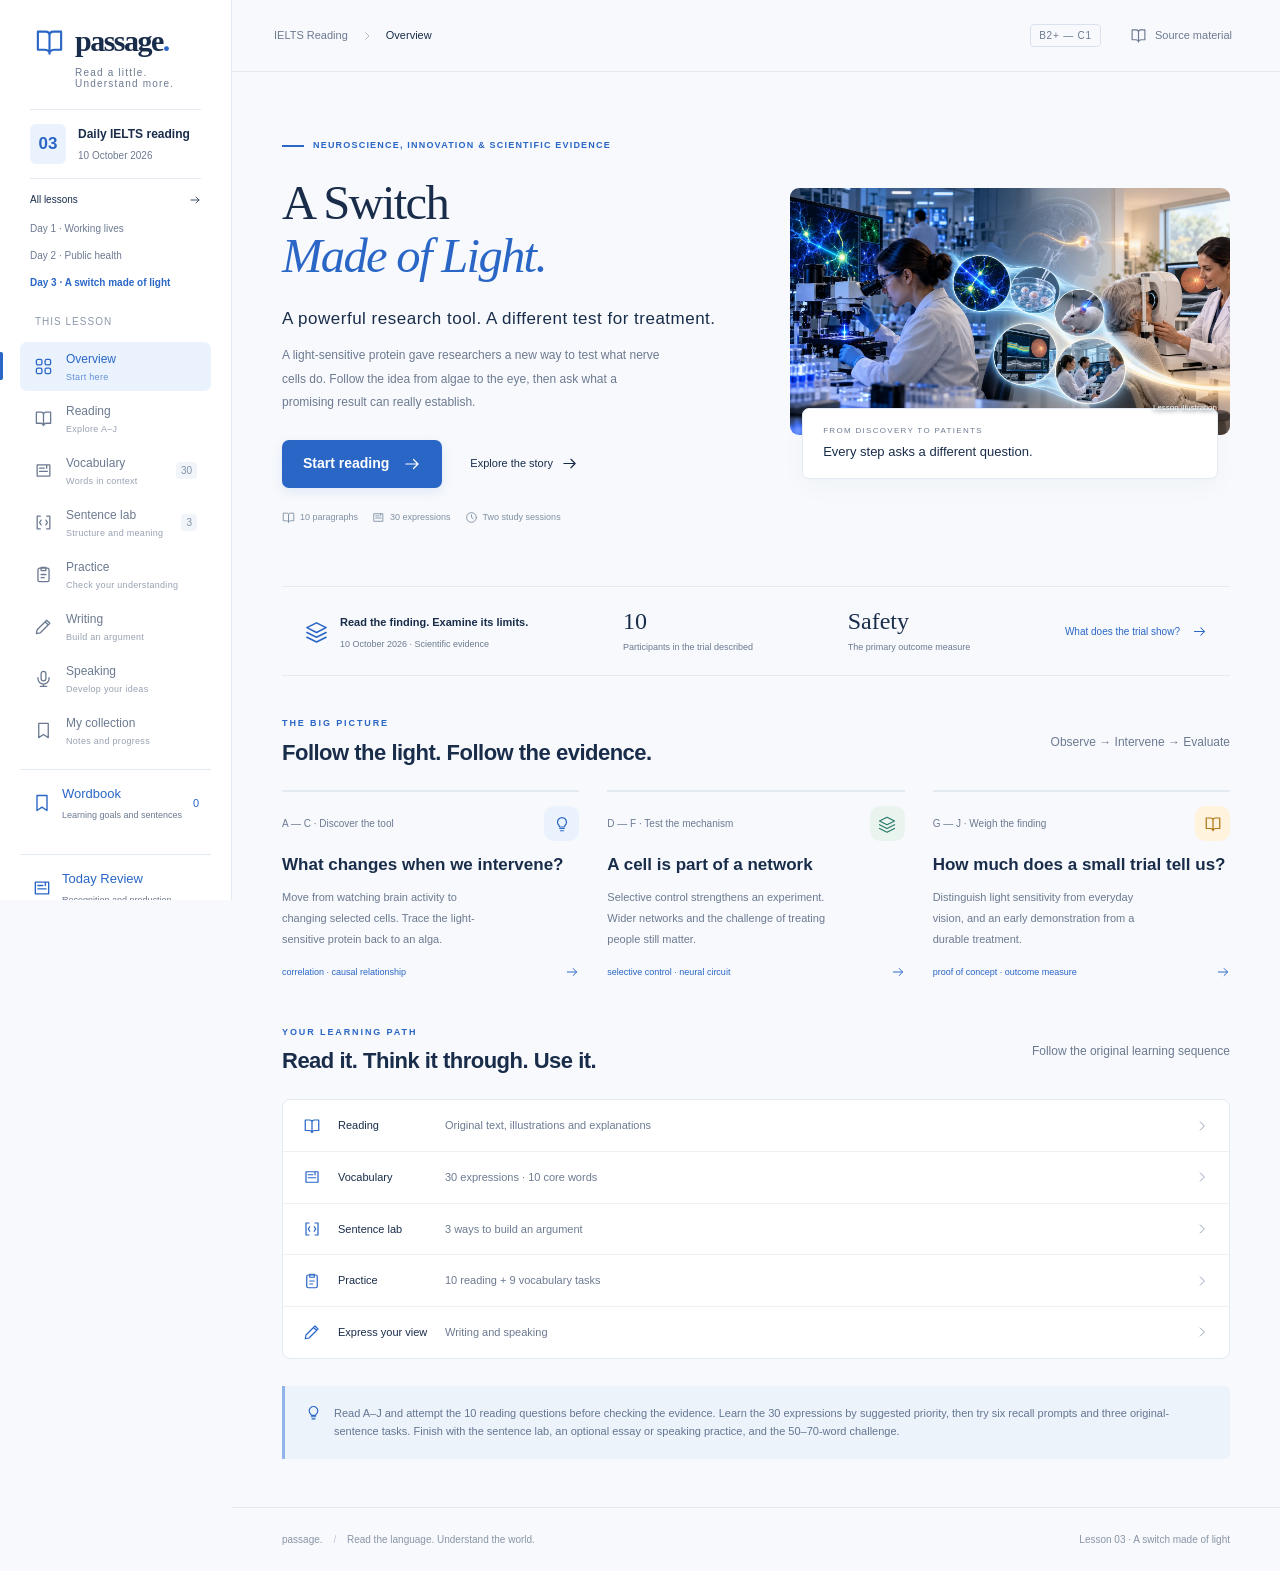
==== 26.10.10/index.html @ 80fd5303 "Add illustrated optogenetics lesson and variable practice format" ====
<!doctype html>
<html lang="en-GB">
<head>
  <meta charset="UTF-8">
  <meta name="viewport" content="width=device-width, initial-scale=1">
  <meta name="theme-color" content="#2966c6">
  <meta name="description" content="Follow optogenetics from algae to nerve cells and weigh early vision trials. An illustrated IELTS lesson with 30 expressions, sentence analysis and independent practice.">
  <title>A Switch Made of Light · Passage</title>
  <link rel="icon" href="../assets/favicon.svg" type="image/svg+xml">
  <link rel="stylesheet" href="../assets/lesson.css">
  <link rel="stylesheet" href="../assets/wordbook.css">
  <script defer src="lesson-data.js"></script>
  <script defer src="lesson-notes.js"></script>
  <script defer src="../assets/course-data.js"></script>
  <script defer src="../assets/course-vocabulary.js"></script>
  <script defer src="../assets/vocabulary-learning.js"></script>
  <script defer src="../assets/wordbook-store.js"></script>
  <script defer src="../assets/vocabulary-learning-ui.js"></script>
  <script defer src="../assets/lesson.js"></script>
  <script defer src="../assets/wordbook.js"></script>
</head>
<body>
  <a class="skip-link" href="#main">Skip to lesson content</a>
  <div id="app"><p class="loading">Opening your lesson…</p></div>
  <noscript>Enable JavaScript to use this interactive lesson, or <a href="26-10-10-A%20Switch%20Made%20of%20Light%20-%20When%20a%20Scientific%20Breakthrough%20Meets%20Patients.md">read the complete original lesson</a>.</noscript>
</body>
</html>
---- assets/lesson.css ----
@charset "UTF-8";
:root {
  --cloud:#f7f9fc;
  --paper:#fff;
  --ink:#192d4b;
  --blue:#2966c6;
  --blue-soft:#eaf2fe;
  --amber:#eda93e;
  --slate:#6c7a91;
  --teal:#297968;
  --line:#e4eaf2;
  --serif:Georgia,'Times New Roman',serif;
  --sans:'Segoe UI','Microsoft YaHei','PingFang SC',sans-serif;
  --sidebar:232px
}

* {
  box-sizing:border-box
}

html {
  scroll-behavior:smooth;
  scroll-padding-top:98px
}

body {
  margin:0;
  background:var(--cloud);
  color:var(--ink);
  font-family:var(--sans);
  font-size:14px;
  line-height:1.7;
  -webkit-font-smoothing:antialiased
}

button,input,textarea {
  font:inherit
}

button,a,input,textarea,summary {
  -webkit-tap-highlight-color:transparent
}

button {
  cursor:pointer
}

a {
  color:inherit;
  text-decoration:none
}

button {
  color:inherit
}

button:disabled {
  cursor:default
}

img {
  display:block;
  max-width:100%
}

p,h1,h2,h3,figure,blockquote {
  margin:0
}

h1,h2,h3 {
  line-height:1.35
}

h2 {
  font-size:24px;
  letter-spacing:-.5px
}

h3 {
  font-size:19px
}

button {
  border:0;
  background:transparent
}

input,textarea {
  color:var(--ink)
}

input::placeholder,textarea::placeholder {
  color:#8793a5
}

textarea {
  resize:vertical
}

a:focus-visible,button:focus-visible,input:focus-visible,textarea:focus-visible,summary:focus-visible {
  outline:3px solid #86b1f3;
  outline-offset:4px;
  border-radius:4px
}

::selection {
  background:#d2e4ff
}

.icon {
  width:20px;
  height:20px;
  flex-shrink:0;
  vertical-align:middle
}

.icon-button {
  display:inline-flex;
  align-items:center;
  justify-content:center;
  width:34px;
  height:34px;
  border-radius:8px
}

.icon-button:hover {
  background:var(--blue-soft);
  color:var(--blue)
}

.text-button {
  display:inline-flex;
  align-items:center;
  justify-content:center;
  gap:8px;
  font-size:13px;
  font-weight:500;
  white-space:nowrap
}

.text-button:hover {
  color:var(--blue)
}

.text-button .icon {
  width:17px;
  height:17px
}

.button {
  display:inline-flex;
  justify-content:center;
  align-items:center;
  gap:14px;
  min-height:48px;
  padding:13px 21px;
  border-radius:7px;
  font-size:14px;
  font-weight:600;
  line-height:1.5;
  transition:background .18s,transform .18s
}

.button .icon {
  width:18px;
  height:18px
}

.button:hover {
  transform:translateY(-1px)
}

.primary {
  background:var(--blue);
  color:white;
  box-shadow:0 4px 12px #2966c61c
}

.primary:hover {
  background:#2158ae
}

.secondary {
  background:var(--paper);
  border:1px solid #d8e2ef;
  color:var(--ink)
}

.secondary:hover {
  background:var(--blue-soft);
  border-color:#bed3f3
}

.compact {
  min-height:39px;
  padding:9px 14px;
  font-size:12px;
  gap:8px
}

.subtle {
  color:var(--slate);
  font-size:12px
}

.eyebrow {
  font-size:10px;
  font-weight:650;
  letter-spacing:1.9px;
  color:var(--blue);
  line-height:1.5
}

.skip-link {
  position:fixed;
  top:-100px;
  left:12px;
  z-index:100;
  padding:12px 20px;
  background:var(--blue);
  color:#fff
}

.skip-link:focus {
  top:8px
}

.sr-only {
  position:absolute;
  width:1px;
  height:1px;
  padding:0;
  overflow:hidden;
  clip:rect(0,0,0,0);
  white-space:nowrap
}

.loading {
  padding:80px
}

.sidebar {
  position:fixed;
  inset:0 auto 0 0;
  width:var(--sidebar);
  background:var(--paper);
  border-right:1px solid var(--line);
  display:flex;
  flex-direction:column;
  padding:33px 20px 24px;
  z-index:40;
  overflow-y:auto
}

.brand {
  display:flex;
  align-items:flex-start;
  gap:10px;
  padding:0 14px;
  color:var(--ink);
  font-family:var(--serif);
  font-weight:700;
  font-size:30px;
  line-height:1.1;
  letter-spacing:-1.5px
}

.brand>.icon {
  width:31px;
  height:34px;
  color:var(--blue);
  margin-top:1px
}

.brand-dot {
  color:var(--blue)
}

.brand small {
  display:block;
  font:10px var(--sans);
  color:var(--slate);
  letter-spacing:1.2px;
  margin-top:10px
}

.lesson-label {
  display:flex;
  gap:12px;
  align-items:center;
  border-top:1px solid var(--line);
  border-bottom:1px solid var(--line);
  margin:31px 10px 25px;
  padding:20px 0;
  font-size:12px;
  font-weight:600
}

.lesson-number {
  font-size:17px;
  display:grid;
  place-items:center;
  width:36px;
  height:40px;
  background:var(--blue-soft);
  color:var(--blue);
  border-radius:6px;
  font-weight:650
}

.lesson-label small {
  display:block;
  font-size:10px;
  font-weight:400;
  color:var(--slate);
  margin-top:2px
}

.nav-caption {
  font-size:10px;
  color:#8c98a9;
  margin:0 15px 12px;
  letter-spacing:1px
}

.sidebar nav {
  display:flex;
  flex-direction:column;
  gap:5px
}

.nav-link {
  display:flex;
  align-items:center;
  gap:13px;
  padding:10px 14px;
  border-radius:7px;
  color:var(--slate);
  position:relative;
  min-height:53px
}

.nav-link>.icon {
  width:19px;
  height:19px
}

.nav-link>span {
  font-size:12px;
  font-weight:500
}

.nav-link small {
  display:block;
  font-size:9px;
  line-height:1.4;
  font-weight:400;
  letter-spacing:.3px;
  opacity:.7;
  margin-top:2px
}

.nav-link:hover {
  background:#f5f8fc;
  color:var(--ink)
}

.nav-link.active {
  background:var(--blue-soft);
  color:var(--blue)
}

.nav-link.active:before {
  content:'';
  position:absolute;
  left:-20px;
  width:3px;
  height:28px;
  background:var(--blue);
  border-radius:0 2px 2px 0
}

.nav-link .nav-count {
  margin-left:auto;
  font-size:10px;
  color:#8092aa;
  background:#f1f5fa;
  border-radius:4px;
  padding:0 5px
}

.sidebar-foot {
  margin-top:auto;
  padding:22px 13px 0
}

.reading-progress {
  display:flex;
  justify-content:space-between;
  font-size:11px;
  color:var(--slate);
  margin-bottom:9px
}

.reading-progress strong {
  font-weight:500;
  color:var(--ink)
}

.progress-track {
  height:4px;
  background:#edf1f7;
  border-radius:4px;
  overflow:hidden
}

.progress-track>div {
  height:100%;
  background:var(--blue);
  transition:width .3s
}

.sidebar-foot>p {
  font-size:9px;
  color:#92a0b2;
  margin-top:14px;
  display:flex;
  align-items:center;
  gap:4px
}

.sidebar-foot>p .icon {
  width:12px;
  height:12px
}

.workspace {
  margin-left:var(--sidebar)
}

.topbar {
  position:sticky;
  top:0;
  z-index:20;
  display:flex;
  justify-content:space-between;
  align-items:center;
  height:72px;
  padding:0 42px;
  background:#f7f9fcf2;
  backdrop-filter:blur(10px);
  border-bottom:1px solid var(--line)
}

.breadcrumb {
  display:flex;
  align-items:center;
  gap:13px;
  font-size:11px;
  color:var(--slate)
}

.breadcrumb>.icon {
  width:12px;
  height:12px;
  color:#aab4c1
}

.breadcrumb strong {
  font-weight:500;
  color:var(--ink)
}

.topbar-tools {
  display:flex;
  align-items:center;
  gap:23px
}

.level-tag {
  font-size:10px;
  letter-spacing:.8px;
  border:1px solid #d9e2ee;
  border-radius:4px;
  padding:2px 8px;
  color:var(--slate)
}

.topbar-tools .text-button {
  font-size:11px;
  color:var(--slate)
}

#main {
  max-width:1310px;
  margin:0 auto;
  padding:45px 50px 48px;
  outline:none;
  min-height:calc(100vh - 150px)
}

.page-footer {
  display:flex;
  justify-content:space-between;
  gap:20px;
  padding:23px 50px;
  border-top:1px solid var(--line);
  color:#8995a7;
  font-size:10px;
  max-width:1310px;
  margin:auto
}

.footer-sep {
  padding:0 8px;
  color:#c1cad7
}

.mobile-close,.menu-button,.mobile-backdrop {
  display:none
}

.hero {
  display:grid;
  grid-template-columns:1.06fr 1fr;
  gap:42px;
  align-items:center;
  min-height:430px
}

.hero-copy .eyebrow {
  display:flex;
  align-items:center;
  gap:9px;
  font-size:9px;
  letter-spacing:1.2px;
  margin-bottom:24px
}

.small-line {
  width:22px;
  height:2px;
  background:var(--blue)
}

.hero h1 {
  font-family:var(--serif);
  font-size:clamp(38px,3.8vw,59px);
  letter-spacing:-1.7px;
  line-height:1.09;
  font-weight:500
}

.hero h1 em {
  color:var(--blue);
  font-weight:400
}

.hero-subtitle {
  font-size:17px;
  font-weight:500;
  margin-top:22px;
  letter-spacing:.5px
}

.hero-description {
  font-size:12px;
  color:var(--slate);
  line-height:1.95;
  max-width:385px;
  margin-top:11px
}

.hero-actions {
  display:flex;
  gap:22px;
  align-items:center;
  margin-top:25px
}

.hero-actions .text-button {
  font-size:11px
}

.hero-meta {
  display:flex;
  gap:14px;
  font-size:9px;
  color:#8090a4;
  margin-top:22px;
  white-space:nowrap
}

.hero-meta span {
  display:flex;
  align-items:center;
  gap:5px
}

.hero-meta .icon {
  width:13px;
  height:13px
}

.hero-visual {
  position:relative;
  margin-top:3px;
  padding-bottom:25px
}

.hero-visual>img {
  width:100%;
  height:385px;
  object-fit:cover;
  object-position:50% 50%;
  border-radius:48% 48% 9px 9px
}

.hero-visual>figcaption {
  position:absolute;
  bottom:0;
  left:22px;
  right:22px;
  background:white;
  border:1px solid var(--line);
  border-radius:7px;
  box-shadow:0 8px 26px #233c5b08;
  padding:15px 20px;
  display:flex;
  justify-content:space-between;
  align-items:center;
  gap:12px;
  font-size:13px;
  font-weight:500
}

.caption-kicker {
  font-size:8px;
  letter-spacing:1.3px;
  color:var(--slate)
}

.image-credit {
  position:absolute;
  right:13px;
  bottom:65px;
  color:white;
  font-size:8px;
  text-shadow:0 1px 4px #243446
}

.news-strip {
  margin-top:39px;
  padding:20px 23px;
  border-top:1px solid var(--line);
  border-bottom:1px solid var(--line);
  display:flex;
  align-items:center;
  justify-content:space-between;
  gap:15px
}

.news-intro {
  display:flex;
  gap:12px;
  align-items:center
}

.news-intro>.icon {
  width:23px;
  height:23px;
  color:var(--blue)
}

.news-intro strong {
  font-size:11px
}

.news-strip span {
  display:block;
  font-size:9px;
  color:var(--slate);
  margin-top:3px
}

.news-strip>div:not(.news-intro)>strong {
  font-family:var(--serif);
  font-weight:400;
  font-size:24px;
  line-height:1.2;
  white-space:nowrap
}

.news-strip strong>span {
  display:inline;
  font-size:18px;
  color:var(--ink)
}

.news-strip>a {
  display:flex;
  align-items:center;
  gap:12px;
  font-size:10px;
  color:var(--blue);
  max-width:170px
}

.news-strip>a>.icon {
  width:15px;
  height:15px
}

.section-heading {
  display:flex;
  justify-content:space-between;
  align-items:center;
  gap:20px;
  margin-bottom:23px
}

.section-heading .eyebrow {
  margin-bottom:7px;
  font-size:9px
}

.section-heading h2 {
  font-size:22px
}

.story-section {
  padding-top:41px
}

.story-grid {
  display:grid;
  grid-template-columns:repeat(3,1fr);
  gap:28px
}

.story-item {
  position:relative;
  padding:19px 0 18px;
  border-top:2px solid var(--line)
}

.story-item:hover {
  border-top-color:var(--blue)
}

.story-label {
  font-size:10px;
  color:var(--slate)
}

.story-art {
  display:inline-flex;
  align-items:center;
  justify-content:center;
  position:absolute;
  right:0;
  top:14px;
  width:35px;
  height:35px;
  border-radius:10px;
  color:var(--blue);
  background:var(--blue-soft)
}

.story-art.teal {
  background:#e9f4ef;
  color:var(--teal)
}

.story-art.amber {
  background:#fff3de;
  color:#b07816
}

.story-art .icon {
  width:18px;
  height:18px
}

.story-item h3 {
  font-size:17px;
  margin:19px 0 10px;
  font-weight:600
}

.story-item p {
  font-size:11px;
  color:var(--slate);
  line-height:1.9;
  max-width:220px
}

.story-link {
  font-size:9px;
  color:var(--blue);
  display:flex;
  align-items:center;
  justify-content:space-between;
  gap:5px;
  margin-top:15px;
  white-space:nowrap
}

.story-link .icon {
  width:14px;
  height:14px
}

.learning-section {
  padding-top:28px
}

.learning-path {
  background:white;
  border:1px solid var(--line);
  border-radius:8px;
  overflow:hidden
}

.learning-path button {
  display:flex;
  gap:17px;
  align-items:center;
  width:100%;
  padding:16px 20px;
  text-align:left;
  border-bottom:1px solid #edf1f6;
  font-size:11px
}

.learning-path button:last-child {
  border-bottom:0
}

.learning-path button:hover {
  background:#f2f7fe
}

.learning-path button>.icon:first-child {
  color:var(--blue);
  width:18px;
  height:18px
}

.learning-path button strong {
  min-width:90px;
  font-weight:500
}

.learning-path button span {
  color:var(--slate)
}

.learning-path button>.icon:last-child {
  margin-left:auto;
  width:14px;
  height:14px;
  color:#91a1b7
}

.study-note {
  display:flex;
  gap:12px;
  background:#edf3fb;
  border-left:3px solid #91b4e8;
  border-radius:0 5px 5px 0;
  padding:18px 20px;
  margin-top:27px;
  font-size:11px;
  color:#637692
}

.study-note>.icon {
  color:var(--blue);
  width:17px;
  height:17px
}

.study-note strong {
  color:var(--ink);
  font-weight:500
}

.study-note em {
  font-family:var(--serif)
}

.page-heading {
  display:flex;
  justify-content:space-between;
  align-items:flex-end;
  gap:30px;
  margin-bottom:32px
}

.page-heading .eyebrow {
  margin-bottom:9px
}

.page-heading h1 {
  font-size:34px;
  letter-spacing:-.8px;
  font-weight:600
}

.page-heading p:not(.eyebrow) {
  font-size:12px;
  color:var(--slate);
  margin-top:12px;
  max-width:680px
}

.reading-toolbar {
  display:flex;
  justify-content:space-between;
  align-items:center;
  gap:18px;
  padding:13px 17px;
  background:white;
  border:1px solid var(--line);
  border-radius:7px;
  margin-bottom:30px
}

.paragraph-jumps {
  display:flex;
  gap:5px
}

.paragraph-jumps a {
  font:14px var(--serif);
  display:grid;
  place-items:center;
  width:28px;
  height:28px;
  border-radius:4px;
  color:var(--slate)
}

.paragraph-jumps a:hover,.paragraph-jumps a.done {
  color:var(--blue);
  background:var(--blue-soft)
}

.reading-toolbar>.subtle {
  display:flex;
  gap:7px;
  align-items:center;
  font-size:10px
}

.reading-toolbar>.subtle>.icon {
  width:15px;
  height:15px
}

.reading-layout {
  display:grid;
  grid-template-columns:minmax(0,1fr) 190px;
  gap:36px;
  align-items:start
}

.article-stream {
  min-width:0
}

.paragraph {
  background:white;
  border:1px solid var(--line);
  border-radius:9px;
  padding:29px 30px;
  margin-bottom:24px;
  scroll-margin-top:96px
}

.paragraph-heading {
  display:flex;
  align-items:center;
  gap:13px;
  margin-bottom:22px
}

.paragraph-letter {
  font:24px var(--serif);
  width:42px;
  height:47px;
  border:1px solid #d6e4f8;
  background:var(--blue-soft);
  color:var(--blue);
  display:grid;
  place-items:center;
  border-radius:5px
}

.paragraph-tag {
  font-size:9px;
  letter-spacing:1px;
  color:var(--slate)
}

.paragraph-heading h2 {
  font-size:18px;
  letter-spacing:0;
  margin-top:2px
}

.read-button {
  margin-left:auto;
  color:#92a0b2;
  font-size:10px;
  display:flex;
  gap:4px;
  align-items:center;
  white-space:nowrap;
  padding:5px
}

.read-button>.icon {
  width:14px;
  height:14px
}

.read-button.is-read {
  color:var(--teal)
}

.english-passage {
  font-family:var(--serif);
  font-size:19px;
  line-height:1.95;
  letter-spacing:.05px;
  color:#263d59
}

.word-mark {
  font:inherit;
  color:var(--blue);
  padding:0;
  border-bottom:1px dashed #9fbce9;
  line-height:1.25;
  display:inline;
  vertical-align:baseline
}

.word-mark:hover {
  background:var(--blue-soft)
}

.core-word {
  border-bottom:2px solid #a6c2ec
}

.takeaway {
  display:flex;
  gap:9px;
  padding:14px 0;
  font-size:11px;
  color:#647994;
  align-items:flex-start;
  margin-top:14px
}

.takeaway>.icon {
  width:15px;
  height:15px;
  color:#b38a35;
  margin-top:2px
}

details {
  border-top:1px solid var(--line)
}

summary {
  display:flex;
  align-items:center;
  gap:8px;
  cursor:pointer;
  font-size:11px;
  padding:15px 0;
  color:#587198;
  list-style:none
}

summary::-webkit-details-marker {
  display:none
}

summary:after {
  content:'+';
  margin-left:auto;
  font-size:17px;
  line-height:1;
  color:#8398b5
}

details[open]>summary:after {
  content:'−'
}

summary>.icon {
  display:none
}

summary:hover {
  color:var(--blue)
}

.explanation-content {
  padding-bottom:20px;
  font-size:12px;
  color:#60718a;
  line-height:2.05
}

.retrieval {
  background:#f8fafc;
  padding:15px 17px;
  margin-top:16px;
  border-radius:5px
}

.retrieval>strong {
  font-size:11px;
  font-weight:500;
  color:var(--ink)
}

.retrieval details {
  border:0;
  margin-top:6px
}

.retrieval summary {
  padding:3px 0;
  display:inline-flex
}

.retrieval summary:after {
  font-size:12px;
  padding-left:5px
}

.retrieval p {
  margin-top:8px;
  font-size:11px
}

.lesson-figure {
  margin-top:12px
}

.lesson-figure>button {
  position:relative;
  display:block;
  padding:0;
  width:100%;
  border-radius:6px;
  overflow:hidden;
  border:1px solid var(--line)
}

.lesson-figure img {
  width:100%;
  height:auto;
  aspect-ratio:1.8;
  object-fit:contain;
  background:#f5f8fc
}

.lesson-figure>button>.icon {
  position:absolute;
  right:10px;
  bottom:10px;
  color:white;
  background:#192d4b80;
  border-radius:4px;
  width:25px;
  height:25px;
  padding:4px
}

.lesson-figure figcaption {
  font-size:9px;
  color:var(--slate);
  margin-top:7px;
  display:flex;
  justify-content:space-between;
  gap:10px
}

.lesson-figure figcaption>span {
  color:#8d9bb0
}

.reading-aside {
  position:sticky;
  top:106px;
  padding-top:11px
}

.reading-aside h3 {
  font-size:19px;
  font-weight:500;
  line-height:1.7;
  margin:12px 0 25px
}

.evidence-key {
  display:flex;
  gap:10px;
  margin-bottom:21px
}

.evidence-dot {
  width:7px;
  height:7px;
  flex-shrink:0;
  border-radius:50%;
  margin-top:7px
}

.evidence-dot.blue {
  background:var(--blue)
}

.evidence-dot.amber {
  background:var(--amber)
}

.evidence-dot.teal {
  background:var(--teal)
}

.evidence-key strong {
  font-size:11px;
  font-weight:500
}

.evidence-key p {
  font-size:10px;
  color:var(--slate);
  line-height:1.85;
  margin-top:4px
}

.reading-aside blockquote {
  font:italic 27px/1.65 var(--serif);
  color:#6b8fbf;
  border-top:1px solid var(--line);
  padding-top:22px;
  margin-top:29px
}

.reading-aside>.subtle {
  font-size:9px;
  margin-top:12px
}

.explainer {
  background:#f7faff;
  border:1px solid #e1eaf6;
  border-radius:6px;
  padding:18px 19px;
  margin:6px 0 16px
}

.explainer-title {
  display:flex;
  justify-content:space-between;
  gap:15px;
  font-size:11px;
  font-weight:600;
  align-items:center;
  margin-bottom:15px
}

.explainer-title>.subtle {
  font-size:8px;
  font-weight:400
}

.explainer>p {
  font-size:10px;
  color:var(--slate);
  margin-top:14px
}

.revision-table>div {
  display:flex;
  align-items:center;
  justify-content:space-between;
  gap:12px;
  font-size:11px;
  padding:7px 0
}

.revision-table strong {
  font-size:12px;
  font-weight:500;
  min-width:40px
}

.revision-table span {
  display:flex;
  gap:9px;
  align-items:center;
  white-space:nowrap;
  color:var(--slate)
}

.revision-table .icon {
  width:15px;
  height:15px;
  color:#9caec6
}

.revision-table b {
  color:var(--ink);
  font-weight:500
}

.revision-table em {
  font-style:normal;
  color:var(--blue);
  font-size:11px
}

.sector-row {
  display:grid;
  grid-template-columns:90px 1fr 73px;
  gap:10px;
  align-items:center;
  font-size:10px;
  margin:10px 0
}

.bar-axis {
  position:relative;
  padding-left:29%;
  height:17px
}

.bar-axis:before {
  position:absolute;
  content:'';
  height:100%;
  left:29%;
  width:1px;
  background:#a8b7cb
}

.sector-bar {
  height:100%;
  background:#7ea8e3;
  border-radius:0 3px 3px 0;
  position:relative
}

.sector-bar.negative {
  background:#d7a85d;
  transform:translateX(-100%);
  border-radius:3px 0 0 3px
}

.sector-row strong {
  font-weight:600;
  color:var(--blue);
  text-align:right
}

.sector-row .negative-text {
  color:#9b7130
}

.people-options {
  display:grid;
  grid-template-columns:1fr 1fr;
  gap:7px
}

.people-options button {
  display:flex;
  gap:8px;
  align-items:center;
  text-align:left;
  font-size:10px;
  padding:11px;
  background:white;
  border:1px solid var(--line);
  border-radius:4px
}

.people-options button>.icon {
  width:15px;
  height:15px;
  color:var(--blue)
}

.people-options button.selected {
  border-color:#95b7e9;
  background:var(--blue-soft)
}

.slider-grid {
  display:grid;
  grid-template-columns:1fr 1fr;
  gap:24px
}

.slider-grid label {
  display:block;
  font-size:11px
}

.slider-grid output {
  float:right;
  color:var(--blue);
  font-weight:600
}

.slider-grid input {
  display:block;
  width:100%;
  margin:12px 0 0;
  accent-color:var(--blue)
}

.purchasing-result {
  display:flex;
  align-items:center;
  justify-content:space-between;
  gap:12px;
  margin-top:19px;
  padding-top:13px;
  border-top:1px solid #dce5f2;
  font-size:10px
}

.purchasing-result strong {
  font:23px var(--serif);
  color:#ac7332;
  white-space:nowrap
}

.purchasing-result strong.positive {
  color:var(--teal)
}

.purchasing-result>span:last-child {
  max-width:170px;
  color:var(--slate);
  font-size:9px
}

.policy-flow {
  display:flex;
  align-items:center;
  gap:5px;
  font-size:9px
}

.policy-flow>span {
  flex:1;
  text-align:center;
  padding:8px 4px;
  background:white;
  border:1px solid var(--line);
  border-radius:4px
}

.policy-flow>.icon {
  width:12px;
  height:12px;
  color:#8ca8cc
}

.policy-outcomes {
  display:flex;
  justify-content:center;
  gap:10px;
  margin-top:12px;
  font-size:10px
}

.policy-outcomes>span {
  padding:6px 12px;
  border-radius:3px;
  background:#e5f0ec;
  color:var(--teal)
}

.policy-outcomes>span:last-child {
  background:#fff0d8;
  color:#a37c30
}

.next-section {
  border-top:1px solid var(--line);
  display:flex;
  align-items:center;
  justify-content:space-between;
  gap:20px;
  margin-top:33px;
  padding-top:28px
}

.next-section .eyebrow {
  font-size:9px
}

.next-section h3 {
  font-size:16px;
  margin-top:6px
}

.vocab-toolbar {
  display:flex;
  align-items:center;
  justify-content:space-between;
  gap:16px;
  margin-bottom:21px
}

.search-box {
  display:flex;
  align-items:center;
  gap:10px;
  background:white;
  border:1px solid #dce5f0;
  border-radius:6px;
  padding:10px 14px;
  flex:1;
  max-width:430px
}

.search-box>.icon {
  width:17px;
  height:17px;
  color:#8ea0b8
}

.search-box input {
  width:100%;
  border:0;
  outline:none;
  background:transparent;
  font-size:12px;
  min-width:0
}

.filter-buttons {
  display:flex;
  border:1px solid #dce5f0;
  padding:3px;
  border-radius:6px;
  background:white;
  gap:3px
}

.filter-buttons button {
  font-size:11px;
  white-space:nowrap;
  padding:6px 14px;
  border-radius:4px;
  color:var(--slate)
}

.filter-buttons button.active {
  background:var(--blue-soft);
  color:var(--blue)
}

.result-count {
  font-size:10px;
  color:var(--slate);
  margin-bottom:15px
}

.vocab-grid {
  display:grid;
  grid-template-columns:repeat(2,minmax(0,1fr));
  gap:20px;
  align-items:start
}

.vocab-card {
  border:1px solid var(--line);
  border-radius:8px;
  background:white;
  padding:23px 24px;
  min-width:0
}

.vocab-top {
  display:flex;
  justify-content:space-between;
  align-items:center;
  margin-bottom:9px
}

.vocab-id {
  font-size:10px;
  color:#9ca8b9;
  display:flex;
  gap:9px;
  align-items:center
}

.core-tag {
  font-size:9px;
  color:#b18029;
  background:#fff4df;
  padding:1px 6px;
  border-radius:3px
}

.save-word {
  color:#91a1b7;
  width:26px;
  height:26px
}

.save-word .icon {
  width:17px;
  height:17px
}

.save-word.saved {
  color:var(--blue);
  background:var(--blue-soft)
}

.save-word.saved .icon {
  fill:#d7e7ff
}

.vocab-card h2 {
  font:25px/1.4 var(--serif);
  letter-spacing:-.4px;
  display:flex;
  align-items:center;
  justify-content:space-between;
  gap:8px
}

.pronounce {
  color:#8ba1c1;
  width:26px;
  height:26px
}

.pronounce .icon {
  width:16px;
  height:16px
}

.ipa {
  font-size:10px;
  color:var(--slate);
  margin-top:8px;
  line-height:1.65
}

.word-gloss {
  font-size:13px;
  color:var(--blue);
  font-weight:500;
  margin-top:12px
}

.definition {
  font-size:12px;
  color:#64738a;
  margin-top:9px;
  line-height:1.8;
  min-height:44px
}

.collocation {
  display:flex;
  flex-direction:column;
  gap:5px;
  background:#f7f9fc;
  border-radius:4px;
  padding:11px 13px;
  margin:15px 0 8px
}

.collocation span {
  font-size:9px;
  color:#8294ac
}

.collocation strong {
  font-size:12px;
  font-weight:500
}

.vocab-card summary {
  padding:11px 0 0;
  font-size:10px
}

.word-details {
  font-size:12px;
  line-height:1.8;
  color:#5e718e;
  padding-top:18px
}

.field-label {
  font-size:8px;
  letter-spacing:1px;
  color:#8a9bb2;
  margin:14px 0 5px
}

.field-label:first-child {
  margin-top:0
}

.learner-note {
  display:flex;
  gap:8px;
  padding:12px;
  background:#fff9ef;
  font-size:11px;
  color:#8c7349;
  border-radius:4px;
  margin-top:16px
}

.learner-note>.icon {
  width:14px;
  height:14px;
  margin-top:3px
}

.source-fold {
  margin-top:28px;
  border-top:1px solid var(--line);
  border-bottom:1px solid var(--line)
}

.source-fold summary {
  font-size:12px;
  padding:18px 2px
}

.prose {
  font-size:12px;
  line-height:1.9;
  color:#61718a;
  padding:0 0 22px;
  overflow-wrap:anywhere
}

.prose h2,.prose h3,.prose h4 {
  font-size:16px;
  margin:23px 0 12px;
  color:var(--ink);
  letter-spacing:0
}

.prose p {
  margin:10px 0
}

.prose li {
  margin:8px 0
}

.prose strong {
  color:#334e70;
  font-weight:600
}

.table-wrap {
  overflow-x:auto;
  margin:14px 0
}

.prose table {
  border-collapse:collapse;
  min-width:100%;
  font-size:10px
}

.prose td {
  border:1px solid var(--line);
  padding:8px 11px;
  min-width:100px
}

.prose tr:first-child {
  background:var(--blue-soft);
  font-weight:600
}

.empty-state {
  padding:50px 24px;
  text-align:center;
  background:white;
  border:1px dashed #cfdae9;
  border-radius:7px;
  grid-column:1/-1
}

.empty-state>.icon {
  color:#8ba5c8;
  width:30px;
  height:30px;
  margin-bottom:12px
}

.empty-state h3 {
  font-size:17px
}

.empty-state p {
  font-size:12px;
  color:var(--slate);
  margin:10px 0 20px
}

.grammar-list {
  display:flex;
  flex-direction:column;
  gap:22px
}

.grammar-card {
  background:white;
  border:1px solid var(--line);
  border-radius:8px;
  padding:27px 30px
}

.grammar-title {
  display:flex;
  align-items:center;
  gap:18px
}

.grammar-number {
  font:21px var(--serif);
  color:#98afd0
}

.grammar-title .eyebrow {
  font-size:9px;
  letter-spacing:.7px
}

.grammar-title h2 {
  font-size:19px;
  letter-spacing:0;
  margin-top:5px
}

.grammar-origin {
  margin-left:auto;
  font-size:10px;
  color:var(--slate)
}

.sentence-chunks {
  margin:27px 0 18px;
  display:flex;
  flex-wrap:wrap;
  gap:10px
}

.chunk {
  background:#eff5fd;
  border-bottom:2px solid #a7c3e9;
  display:flex;
  flex-direction:column;
  align-items:flex-start;
  text-align:left;
  padding:12px 13px;
  border-radius:4px;
  font:20px/1.65 var(--serif)
}

.chunk small {
  font:9px var(--sans);
  color:#7088a6;
  margin-top:4px
}

.chunk-1 {
  background:#eef5f1;
  border-color:#a8cdbc
}

.chunk-2 {
  background:#fff6e5;
  border-color:#e8c680
}

.chunk-3 {
  background:#f0f2f7;
  border-color:#bbc5d7
}

.chunk.selected {
  box-shadow:0 0 0 2px #87ace1
}

.grammar-tip {
  font-size:12px;
  color:#687f9d;
  margin:15px 0 20px
}

.grammar-card>details {
  margin-top:17px
}

.grammar-card>details .prose {
  max-width:760px
}

.practice-switch {
  display:flex;
  gap:28px;
  border-bottom:1px solid var(--line);
  margin-bottom:32px;
  font-size:12px
}

.practice-switch a {
  padding:11px 0;
  border-bottom:2px solid var(--blue)
}

.practice-switch span {
  font-size:10px;
  color:var(--slate);
  margin-left:6px
}

.question-group {
  padding:15px 0 6px;
  margin-top:15px
}

.question-group>span {
  font-size:16px;
  font-weight:500
}

.question-group p {
  font-size:11px;
  color:var(--slate);
  margin:6px 0 10px
}

.question {
  border:0;
  border-bottom:1px solid var(--line);
  margin:0;
  padding:16px 0 23px;
  min-width:0
}

.question legend {
  font-family:var(--serif);
  font-size:17px;
  line-height:1.7;
  padding:0;
  width:100%;
  display:flex;
  gap:12px;
  align-items:flex-start
}

.question-number {
  font:11px var(--sans);
  background:#e8eff8;
  border-radius:4px;
  display:inline-grid;
  place-items:center;
  min-width:25px;
  height:25px;
  margin-top:4px;
  color:#637e9f;
  flex-shrink:0
}

.answer-options {
  display:flex;
  flex-direction:column;
  gap:8px;
  padding-left:37px;
  margin-top:13px
}

.answer-options label {
  display:flex;
  align-items:flex-start;
  gap:9px;
  font-size:12px;
  color:#5a6f8a;
  cursor:pointer;
  padding:11px 13px;
  border:1px solid var(--line);
  background:white;
  border-radius:5px
}

.answer-options label:has(input:checked) {
  border-color:#8cafdf;
  background:var(--blue-soft);
  color:var(--ink)
}

.answer-options input {
  accent-color:var(--blue);
  margin:4px 0 0;
  flex-shrink:0
}

.answer-options b {
  display:inline-block;
  min-width:22px;
  font-weight:500
}

.tf-options {
  flex-direction:row;
  flex-wrap:wrap
}

.tf-options label {
  font-size:10px;
  padding:8px 14px;
  min-width:100px;
  align-items:center
}

.tf-options input {
  margin:0
}

.answer-input {
  display:block;
  border:1px solid #d5dfed;
  background:white;
  padding:11px 13px;
  border-radius:5px;
  font-size:12px;
  max-width:370px;
  width:100%;
  margin-top:13px
}

.question>.answer-input {
  margin-left:37px;
  width:calc(100% - 37px)
}

.feedback {
  margin:17px 0 0 37px;
  font-size:12px;
  color:#647994;
  padding:14px 16px;
  background:#eef3fa;
  border-radius:5px
}

.feedback[hidden] {
  display:none
}

.answer-result {
  display:flex;
  gap:8px;
  align-items:center;
  font-size:11px;
  margin-bottom:9px
}

.answer-result>.icon {
  width:15px;
  height:15px
}

.answer-result.correct {
  color:var(--teal)
}

.answer-result.incorrect {
  color:#9f7a37
}

.answer-result strong {
  font-weight:500
}

.answer-result a {
  margin-left:auto;
  display:flex;
  gap:5px;
  align-items:center;
  color:var(--blue);
  font-size:10px
}

.answer-result a>.icon {
  width:12px;
  height:12px
}

.submit-row {
  display:flex;
  gap:13px;
  align-items:center;
  padding-top:25px;
  flex-wrap:wrap
}

.submit-row>span {
  font-size:12px;
  color:var(--blue);
  margin-left:auto
}

.vocab-practice-section {
  margin-top:52px;
  scroll-margin-top:96px
}

.section-description {
  color:var(--slate);
  font-size:12px;
  margin-top:-10px;
  margin-bottom:22px
}

.practice-group {
  background:white;
  border:1px solid var(--line);
  border-radius:7px;
  margin-bottom:12px
}

.practice-group>summary {
  padding:19px 22px;
  gap:15px;
  color:var(--ink);
  font-size:14px
}

.practice-group-letter {
  font:21px var(--serif);
  color:#88a4cb
}

.practice-group small {
  font-size:10px;
  color:var(--slate);
  margin-left:9px
}

.practice-group-content {
  padding:0 22px 19px
}

.vocab-question {
  border-top:1px solid var(--line);
  padding:22px 0
}

.vocab-question>label {
  display:block;
  font-size:14px;
  line-height:1.8;
  font-family:var(--serif)
}

.vocab-question>label>strong {
  font:11px var(--sans);
  color:var(--blue);
  margin-right:10px
}

.vocab-question textarea {
  width:100%;
  border:1px solid #d9e2ee;
  border-radius:5px;
  min-height:80px;
  margin-top:13px;
  padding:12px;
  font-size:12px
}

.vocab-question>details {
  border:0;
  margin-top:10px
}

.vocab-question>details>summary {
  display:inline-flex;
  padding:4px 0;
  font-size:10px
}

.vocab-question>details>summary:after {
  padding-left:12px;
  font-size:12px
}

.practice-answer {
  font-size:12px;
  color:#617792;
  line-height:1.85;
  margin-top:9px;
  padding:13px 15px;
  background:var(--blue-soft);
  border-radius:4px
}

.writing-prompt {
  padding:27px 31px;
  background:white;
  border:1px solid var(--line);
  border-left:3px solid #8eafe0;
  border-radius:6px;
  margin-bottom:32px
}

.writing-prompt>p {
  font:20px/1.8 var(--serif);
  margin-top:13px;
  max-width:800px
}

.writing-prompt>p>strong {
  font-size:17px;
  font-weight:400;
  color:var(--blue)
}

.prompt-meta {
  display:flex;
  gap:22px;
  font-size:11px;
  color:var(--slate);
  margin-top:20px
}

.prompt-meta span {
  display:flex;
  align-items:center;
  gap:7px
}

.prompt-meta .icon {
  width:15px;
  height:15px
}

.writing-layout {
  display:grid;
  grid-template-columns:minmax(0,1fr) 220px;
  gap:32px
}

.editor-heading {
  display:flex;
  justify-content:space-between;
  align-items:center;
  margin-bottom:13px;
  gap:12px
}

.editor-heading h2 {
  font-size:18px
}

.save-status {
  font-size:10px;
  color:#8c9cb1
}

.writing-editor {
  display:block;
  width:100%;
  min-height:440px;
  background:white;
  border:1px solid #d8e2ee;
  border-radius:7px;
  padding:23px 25px;
  font:17px/1.9 var(--serif)
}

.editor-footer {
  display:flex;
  justify-content:space-between;
  align-items:center;
  font-size:11px;
  color:var(--slate);
  padding:12px 2px;
  gap:12px
}

.editor-footer .text-button {
  font-size:11px
}

.writing-guide {
  padding:12px 0
}

.writing-guide h3 {
  font-size:18px;
  margin-top:8px
}

.writing-guide ol {
  padding-left:20px;
  font-size:11px;
  color:#8ba4c6;
  margin-top:24px
}

.writing-guide li {
  padding-left:4px;
  margin-bottom:19px
}

.writing-guide strong {
  color:var(--ink);
  font-size:11px;
  font-weight:500
}

.writing-guide p {
  color:var(--slate);
  line-height:1.85;
  font-size:10px;
  margin-top:6px
}

.guide-language {
  padding:19px 0;
  border-top:1px solid var(--line)
}

.guide-language p {
  font-family:var(--serif);
  font-size:16px;
  color:#748fac;
  line-height:1.8
}

.challenge-section {
  padding:28px;
  background:#edf3fb;
  border:1px solid #dce6f3;
  border-radius:8px;
  margin-top:40px;
  display:grid;
  grid-template-columns:1fr 1fr;
  gap:32px
}

.challenge-section h2 {
  font-size:21px;
  margin:9px 0 16px
}

.challenge-section p {
  font-size:12px;
  line-height:1.85;
  color:#5e7694;
  margin:10px 0
}

.challenge-section p[lang] {
  font-family:var(--serif);
  font-size:17px;
  color:var(--ink)
}

.challenge-words {
  display:flex;
  flex-wrap:wrap;
  gap:6px;
  margin:16px 0 20px
}

.challenge-words>span {
  font-size:10px;
  padding:3px 7px;
  background:white;
  color:#7790b0;
  border:1px solid #d7e3f5;
  border-radius:4px
}

.challenge-words>span.used {
  background:#dceee4;
  color:var(--teal);
  border-color:#b7d3c5
}

.challenge-section label {
  display:block;
  font-size:12px;
  margin-bottom:12px
}

.challenge-section textarea {
  width:100%;
  min-height:260px;
  border:1px solid #cfdbec;
  border-radius:6px;
  padding:17px;
  font:16px/1.8 var(--serif)
}

.challenge-section .editor-footer {
  font-size:9px;
  flex-wrap:wrap
}

.timer-output {
  font-size:12px;
  font-weight:600;
  color:var(--blue);
  display:inline-block;
  margin:12px
}

.speaking-method {
  display:flex;
  align-items:center;
  justify-content:space-between;
  gap:15px;
  padding:20px 25px;
  background:var(--blue-soft);
  border-radius:7px;
  margin-bottom:27px;
  font-size:11px;
  color:#6f85a3
}

.speaking-method b {
  display:block;
  font:17px var(--serif);
  color:var(--ink);
  margin-bottom:5px
}

.speaking-method>.icon {
  color:#96aed0;
  width:17px;
  height:17px
}

.speaking-list {
  display:flex;
  flex-direction:column;
  gap:18px
}

.speaking-card {
  background:white;
  border:1px solid var(--line);
  border-radius:8px;
  padding:25px 27px;
  display:grid;
  grid-template-columns:26px 1fr auto;
  gap:20px;
  align-items:start
}

.speaking-card h2 {
  font:21px/1.55 var(--serif);
  letter-spacing:0;
  max-width:610px
}

.speaking-card details {
  margin:15px 0
}

.speaking-card details p {
  font-size:12px;
  line-height:1.85;
  color:#6e829e;
  margin:12px 0
}

.speaking-card details strong {
  font-size:10px;
  color:var(--blue);
  font-weight:500
}

.speaking-card label {
  display:block;
  font-size:10px;
  color:var(--slate);
  margin-bottom:8px
}

.speaking-card textarea {
  width:100%;
  height:72px;
  border:1px solid #dce4ef;
  border-radius:5px;
  background:#fcfdff;
  font-size:12px;
  padding:11px
}

.speaking-timer {
  position:sticky;
  bottom:20px;
  background:white;
  box-shadow:0 4px 30px #203e6020;
  border:1px solid var(--line);
  border-radius:8px;
  padding:8px 18px;
  display:flex;
  justify-content:space-between;
  gap:15px;
  margin:26px auto 0;
  max-width:450px
}

.speaking-timer output {
  font-size:12px;
  color:var(--blue);
  padding:4px 0
}

.speaking-timer .text-button {
  font-size:10px
}

.review-summary {
  display:grid;
  grid-template-columns:repeat(4,1fr);
  gap:15px;
  padding:24px 0;
  border-bottom:1px solid var(--line);
  margin-bottom:35px
}

.review-summary>div {
  display:flex;
  flex-direction:column;
  border-right:1px solid var(--line);
  padding-left:20px
}

.review-summary>div:first-child {
  padding-left:0
}

.review-summary>div:last-child {
  border-right:0
}

.review-summary strong {
  font:29px var(--serif);
  color:var(--blue)
}

.review-summary small {
  font-size:16px;
  color:#9baec8
}

.review-summary span {
  font-size:10px;
  color:var(--slate);
  margin-top:9px
}

dialog {
  border:1px solid var(--line);
  border-radius:11px;
  padding:0;
  color:var(--ink);
  background:white;
  max-width:650px;
  width:calc(100% - 36px);
  max-height:86vh;
  box-shadow:0 20px 80px #152e4930;
  overflow:auto
}

dialog::backdrop {
  background:#172e4b80;
  backdrop-filter:blur(4px)
}

.dialog-top {
  display:flex;
  justify-content:space-between;
  align-items:center;
  padding:14px 20px;
  border-bottom:1px solid var(--line);
  position:sticky;
  top:0;
  background:white;
  z-index:2
}

.dialog-top>span {
  font-size:12px;
  color:var(--slate)
}

#dialog-content {
  padding:23px
}

.image-dialog {
  max-width:1250px
}

.image-dialog #dialog-content {
  padding:10px
}

.full-image {
  width:100%;
  height:auto
}

.source-dialog {
  max-width:850px
}

.source-intro {
  display:flex;
  justify-content:space-between;
  align-items:center;
  gap:20px;
  font-size:11px;
  color:var(--slate);
  margin-bottom:25px
}

.source-dialog .prose {
  font-size:13px
}

#toast {
  position:fixed;
  bottom:28px;
  left:calc(50% + 70px);
  transform:translate(-50%,15px);
  background:var(--ink);
  color:white;
  border-radius:7px;
  padding:12px 20px;
  font-size:12px;
  z-index:100;
  opacity:0;
  pointer-events:none;
  transition:opacity .2s,transform .2s;
  box-shadow:0 5px 20px #203e601a;
  max-width:calc(100vw - 28px)
}

#toast.visible {
  opacity:1;
  transform:translate(-50%,0)
}

@media(min-width:1550px) {
  #main {
    padding-top:56px
  }
  .hero h1 {
    font-size:62px
  }
  .hero-description {
    font-size:14px;
    max-width:420px
  }
  .hero-visual>img {
    height:415px
  }
  .hero-copy .eyebrow {
    font-size:10px
  }
  .hero-meta {
    font-size:10px
  }
  .news-strip {
    margin-top:44px
  }
  .story-item p {
    font-size:12px;
    max-width:265px
  }
  .story-link {
    font-size:10px
  }
  .hero-actions .text-button {
    font-size:12px
  }
}

@media(max-width:1190px) {
  :root {
    --sidebar:210px
  }
  .sidebar {
    padding-left:15px;
    padding-right:15px
  }
  .nav-link.active:before {
    left:-15px
  }
  .brand {
    padding:0 9px;
    font-size:28px
  }
  .nav-link {
    gap:10px;
    padding:10px 11px
  }
  .sidebar-foot {
    padding-left:8px;
    padding-right:8px
  }
  .topbar {
    padding:0 30px
  }
  #main {
    padding:35px 30px 40px
  }
  .hero {
    gap:26px;
    min-height:410px
  }
  .hero h1 {
    font-size:45px
  }
  .hero-visual>img {
    height:360px
  }
  .hero-copy .eyebrow {
    font-size:8px
  }
  .hero-meta {
    gap:8px;
    font-size:8px
  }
  .hero-actions {
    gap:14px
  }
  .hero-actions .button {
    padding:12px 16px;
    font-size:12px
  }
  .hero-subtitle {
    font-size:15px
  }
  .hero-visual>figcaption {
    left:13px;
    right:13px;
    padding:13px;
    font-size:11px
  }
  .caption-kicker {
    font-size:7px
  }
  .news-strip {
    padding:19px 9px;
    gap:13px
  }
  .news-strip>a {
    max-width:140px;
    font-size:9px
  }
  .news-intro strong {
    font-size:10px
  }
  .news-strip>div:not(.news-intro)>strong {
    font-size:21px
  }
  .story-grid {
    gap:23px
  }
  .story-link {
    font-size:8px
  }
  .reading-layout {
    grid-template-columns:minmax(0,1fr) 155px;
    gap:24px
  }
  .paragraph {
    padding:25px 23px
  }
  .paragraph-heading h2 {
    font-size:16px
  }
  .english-passage {
    font-size:18px
  }
  .reading-aside h3 {
    font-size:17px
  }
  .page-heading h1 {
    font-size:30px
  }
  .writing-layout {
    grid-template-columns:minmax(0,1fr) 180px;
    gap:23px
  }
  .speaking-card {
    grid-template-columns:23px 1fr;
    gap:16px
  }
  .speaking-card>.button {
    grid-column:2;
    justify-self:start
  }
  .speaking-card h2 {
    font-size:21px
  }
  .vocab-card {
    padding:21px
  }
  .vocab-card h2 {
    font-size:23px
  }
  .page-footer {
    padding:23px 30px
  }
  .slider-grid {
    gap:18px
  }
  .purchasing-result {
    flex-wrap:wrap
  }
  .purchasing-result>span:last-child {
    max-width:100%;
    flex-basis:100%
  }
}

@media(max-width:980px) {
  :root {
    --sidebar:190px
  }
  .sidebar {
    padding:27px 11px 20px
  }
  .brand {
    font-size:26px;
    gap:7px
  }
  .brand>.icon {
    width:27px
  }
  .brand small {
    font-size:8px
  }
  .lesson-label {
    margin-left:8px;
    margin-right:8px;
    gap:9px;
    font-size:11px
  }
  .nav-link {
    padding:10px;
    gap:10px
  }
  .nav-link>span {
    font-size:11px
  }
  .nav-link.active:before {
    left:-11px
  }
  .nav-link>.icon {
    width:17px
  }
  .nav-link small {
    font-size:8px
  }
  .hero {
    gap:23px;
    grid-template-columns:1.12fr 1fr
  }
  .hero h1 {
    font-size:39px
  }
  .hero-copy .eyebrow {
    font-size:7px;
    letter-spacing:.5px;
    margin-bottom:19px
  }
  .hero-subtitle {
    font-size:14px
  }
  .hero-visual>img {
    height:330px
  }
  .hero-actions {
    flex-wrap:wrap;
    gap:14px;
    margin-top:21px
  }
  .hero-meta {
    gap:11px;
    flex-wrap:wrap
  }
  .hero-visual>figcaption {
    flex-direction:column;
    align-items:flex-start;
    gap:3px
  }
  .news-strip {
    display:grid;
    grid-template-columns:1.5fr 1fr 1fr
  }
  .news-strip>a {
    grid-column:1/-1;
    max-width:100%;
    justify-content:flex-end
  }
  .story-grid {
    gap:17px
  }
  .story-art {
    width:28px;
    height:28px;
    right:0
  }
  .story-art>.icon {
    width:15px;
    height:15px
  }
  .story-label {
    font-size:9px
  }
  .story-item h3 {
    font-size:15px
  }
  .story-item p {
    font-size:10px
  }
  .story-link {
    font-size:8px;
    white-space:normal;
    gap:8px
  }
  .section-heading h2 {
    font-size:20px
  }
  .section-heading>.subtle {
    font-size:10px
  }
  .reading-layout {
    display:block
  }
  .reading-aside {
    display:none
  }
  .reading-toolbar>.subtle {
    display:none
  }
  .paragraph-heading h2 {
    font-size:18px
  }
  .vocab-card h2 {
    font-size:22px
  }
  .vocab-toolbar {
    align-items:stretch;
    flex-direction:column;
    gap:12px
  }
  .search-box {
    max-width:100%
  }
  .filter-buttons {
    align-self:flex-start
  }
  .writing-layout {
    grid-template-columns:1fr
  }
  .writing-guide {
    padding:15px 20px;
    background:#edf3fb;
    border-radius:7px
  }
  .writing-guide ol {
    display:grid;
    grid-template-columns:1fr 1fr;
    gap:15px 25px;
    margin-bottom:0
  }
  .guide-language {
    display:none
  }
  .challenge-section {
    grid-template-columns:1fr
  }
  .challenge-section textarea {
    min-height:200px
  }
  .page-heading {
    align-items:flex-start;
    flex-wrap:wrap;
    gap:17px
  }
  .page-heading h1 {
    font-size:28px
  }
  .page-heading>button {
    margin-top:-2px
  }
  .topbar-tools {
    gap:14px
  }
  .hero-description {
    font-size:11px
  }
  .grammar-origin {
    display:none
  }
  .sentence-chunks {
    gap:8px
  }
  .chunk {
    font-size:18px
  }
  .review-summary {
    gap:10px
  }
  .review-summary>div {
    padding-left:10px
  }
  .review-summary span {
    font-size:9px
  }
}

@media(max-width:760px) {
  :root {
    --sidebar:232px
  }
  .sidebar {
    transform:translateX(-100%);
    transition:transform .25s;
    padding:28px 20px 24px
  }
  .sidebar nav {
    gap:4px
  }
  .brand {
    font-size:29px;
    gap:10px;
    padding-left:13px
  }
  .brand small {
    font-size:9px
  }
  .nav-link {
    padding:9px 13px;
    gap:13px;
    min-height:50px
  }
  .nav-link>span {
    font-size:12px
  }
  .nav-link small {
    font-size:9px
  }
  .nav-link>.icon {
    width:19px
  }
  .nav-link.active:before {
    left:-20px
  }
  .lesson-label {
    margin-top:27px;
    margin-bottom:21px;
    padding:17px 0;
    font-size:12px
  }
  .workspace {
    margin-left:0
  }
  .topbar {
    height:61px;
    padding:0 23px;
    justify-content:flex-start;
    gap:12px
  }
  .menu-button {
    display:inline-flex;
    width:28px;
    height:28px
  }
  .menu-button>.icon {
    width:20px;
    height:20px
  }
  .topbar-tools {
    margin-left:auto;
    gap:12px
  }
  .topbar-tools .text-button {
    font-size:10px
  }
  .level-tag {
    font-size:8px
  }
  .breadcrumb {
    gap:7px;
    font-size:10px
  }
  .breadcrumb strong {
    font-size:10px
  }
  .breadcrumb>.icon {
    width:10px
  }
  .mobile-close {
    display:inline-flex;
    position:absolute;
    top:25px;
    right:10px;
    width:25px;
    height:25px
  }
  .mobile-close .icon {
    width:17px;
    height:17px
  }
  .mobile-backdrop {
    position:fixed;
    inset:0;
    z-index:35;
    background:#192d4b73
  }
  .nav-open .sidebar {
    transform:translateX(0)
  }
  .nav-open .mobile-backdrop {
    display:block
  }
  .nav-open {
    overflow:hidden
  }
  #main {
    padding:31px 25px 40px;
    max-width:700px
  }
  .hero {
    gap:30px;
    grid-template-columns:1fr 1fr;
    min-height:370px
  }
  .hero h1 {
    font-size:39px
  }
  .hero-visual>img {
    height:315px
  }
  .hero-copy .eyebrow {
    font-size:7px
  }
  .hero-meta {
    font-size:8px;
    gap:10px
  }
  .hero-meta span:last-child {
    flex-basis:100%
  }
  .hero-description {
    font-size:11px
  }
  .hero-subtitle {
    font-size:13px;
    margin-top:17px
  }
  .hero-actions .button {
    min-height:40px;
    font-size:12px;
    padding:10px 14px
  }
  .hero-visual>figcaption {
    left:12px;
    right:12px;
    padding:12px
  }
  .hero-visual>figcaption>span:last-child {
    font-size:11px
  }
  .news-strip {
    margin-top:28px
  }
  .story-section {
    padding-top:30px
  }
  .story-section .section-heading>.subtle {
    display:none
  }
  .learning-section {
    padding-top:24px
  }
  .hero-copy .eyebrow .small-line {
    width:10px
  }
  .study-note {
    padding:16px;
    font-size:10px
  }
  .page-heading h1 {
    font-size:29px
  }
  .page-heading p:not(.eyebrow) {
    font-size:11px
  }
  .paragraph {
    padding:24px
  }
  .english-passage {
    font-size:19px
  }
  .page-footer {
    padding:20px 25px;
    font-size:9px
  }
  .page-footer>span:last-child {
    display:none
  }
  .vocab-grid {
    gap:15px
  }
  .vocab-card {
    padding:21px
  }
  .speaking-method {
    padding:18px 20px
  }
  .speaking-card {
    padding:23px
  }
  .review-summary strong {
    font-size:26px
  }
  #toast {
    left:50%
  }
  .grammar-card {
    padding:24px
  }
  .speaking-card h2 {
    font-size:20px
  }
  .challenge-section {
    gap:24px
  }
  .source-intro {
    flex-wrap:wrap
  }
}

@media(max-width:520px) {
  html {
    scroll-padding-top:80px
  }
  .topbar {
    padding:0 16px;
    gap:8px
  }
  .topbar-tools .level-tag {
    display:none
  }
  .topbar-tools .text-button .icon {
    display:none
  }
  .breadcrumb {
    gap:6px
  }
  .topbar-tools {
    gap:7px
  }
  #main {
    padding:26px 21px 32px
  }
  .hero {
    grid-template-columns:1fr;
    gap:25px;
    min-height:0
  }
  .hero-copy .eyebrow {
    font-size:8px;
    letter-spacing:1px;
    margin-bottom:20px
  }
  .hero h1 {
    font-size:49px;
    letter-spacing:-1.6px;
    line-height:1.08
  }
  .hero-subtitle {
    font-size:16px;
    margin-top:18px
  }
  .hero-description {
    font-size:12px;
    line-height:1.95;
    max-width:100%;
    margin-top:9px
  }
  .hero-actions {
    flex-wrap:nowrap;
    gap:19px;
    margin-top:21px
  }
  .hero-actions .button {
    font-size:13px;
    min-height:45px;
    padding:11px 18px
  }
  .hero-actions .text-button {
    font-size:10px
  }
  .hero-meta {
    gap:13px;
    font-size:8px;
    flex-wrap:nowrap;
    margin-top:18px
  }
  .hero-meta span:last-child {
    flex-basis:auto
  }
  .hero-visual {
    margin:0;
    padding-bottom:22px
  }
  .hero-visual>img {
    height:265px;
    border-radius:90px 90px 6px 6px;
    object-position:center
  }
  .hero-visual>figcaption {
    flex-direction:row;
    align-items:center;
    gap:10px;
    left:17px;
    right:17px;
    padding:13px 15px
  }
  .hero-visual .caption-kicker {
    font-size:7px;
    letter-spacing:.7px
  }
  .image-credit {
    bottom:57px;
    font-size:7px
  }
  .news-strip {
    padding:17px 3px;
    grid-template-columns:1fr 1fr;
    row-gap:17px;
    margin-top:30px
  }
  .news-intro {
    grid-column:1/-1;
    gap:10px
  }
  .news-intro strong {
    font-size:11px
  }
  .news-strip>div:not(.news-intro) {
    padding-left:3px
  }
  .news-strip>div:not(.news-intro)>strong {
    font-size:27px
  }
  .news-strip span {
    font-size:9px
  }
  .news-strip>a {
    font-size:10px;
    justify-content:flex-start;
    border-top:1px solid var(--line);
    padding-top:12px
  }
  .story-section {
    padding-top:29px
  }
  .section-heading {
    margin-bottom:20px;
    gap:12px
  }
  .section-heading h2 {
    font-size:19px;
    letter-spacing:0
  }
  .section-heading .eyebrow {
    font-size:8px
  }
  .story-grid {
    grid-template-columns:1fr;
    gap:0
  }
  .story-item {
    padding:20px 0 19px;
    border-top:1px solid var(--line)
  }
  .story-item:first-child {
    border-top:2px solid var(--line)
  }
  .story-label {
    font-size:10px
  }
  .story-art {
    top:25px;
    width:36px;
    height:36px
  }
  .story-art>.icon {
    width:19px;
    height:19px
  }
  .story-item h3 {
    font-size:18px;
    margin:10px 0 7px
  }
  .story-item p {
    font-size:11px;
    max-width:calc(100% - 45px)
  }
  .story-link {
    font-size:9px;
    margin-top:12px;
    white-space:nowrap
  }
  .learning-section {
    padding-top:20px
  }
  .learning-path button {
    padding:15px 13px;
    gap:11px;
    flex-wrap:wrap
  }
  .learning-path button strong {
    min-width:75px;
    font-size:11px
  }
  .learning-path button span {
    font-size:9px;
    max-width:calc(100% - 124px)
  }
  .learning-path button>.icon:last-child {
    width:12px;
    height:12px
  }
  .learning-path button>.icon:first-child {
    width:16px;
    height:16px
  }
  .study-note {
    margin-top:21px
  }
  .page-heading {
    margin-bottom:25px;
    gap:16px
  }
  .page-heading .eyebrow {
    font-size:9px
  }
  .page-heading h1 {
    font-size:27px;
    letter-spacing:-.4px
  }
  .page-heading p:not(.eyebrow) {
    line-height:1.9;
    margin-top:11px
  }
  .page-heading .button {
    font-size:10px;
    min-height:34px;
    padding:7px 11px
  }
  .reading-toolbar {
    padding:10px 8px;
    margin-bottom:23px
  }
  .paragraph-jumps {
    justify-content:space-between;
    width:100%;
    gap:2px
  }
  .paragraph-jumps a {
    width:26px;
    height:27px;
    font-size:13px
  }
  .paragraph {
    padding:22px 18px;
    border-radius:6px;
    margin-bottom:19px
  }
  .paragraph-heading {
    gap:10px;
    align-items:flex-start;
    margin-bottom:20px;
    flex-wrap:wrap;
    position:relative;
    padding-bottom:21px
  }
  .paragraph-letter {
    width:32px;
    height:38px;
    font-size:21px
  }
  .paragraph-tag {
    font-size:8px;
    line-height:1.5;
    display:block;
    margin-top:1px
  }
  .paragraph-heading h2 {
    font-size:16px;
    line-height:1.6;
    max-width:235px;
    margin-top:1px
  }
  .read-button {
    position:absolute;
    right:0;
    bottom:-3px;
    padding:0;
    font-size:9px
  }
  .read-button>.icon {
    width:13px;
    height:13px
  }
  .english-passage {
    font-size:18px;
    line-height:1.95
  }
  .takeaway {
    font-size:10px;
    gap:7px;
    padding:12px 0;
    margin-top:13px
  }
  .takeaway>.icon {
    width:14px;
    height:14px
  }
  .explanation summary {
    font-size:10px
  }
  .explanation-content {
    font-size:11px;
    line-height:2.1
  }
  .retrieval {
    padding:13px
  }
  .retrieval>strong {
    font-size:10px
  }
  .retrieval p {
    font-size:10px
  }
  .lesson-figure figcaption {
    font-size:8px;
    flex-wrap:wrap;
    gap:3px
  }
  .lesson-figure img {
    aspect-ratio:auto
  }
  .explainer {
    padding:14px 12px
  }
  .explainer-title {
    gap:8px;
    flex-wrap:wrap;
    font-size:10px
  }
  .explainer-title>.subtle {
    font-size:8px
  }
  .revision-table>div {
    font-size:10px;
    gap:8px
  }
  .revision-table strong {
    font-size:11px;
    min-width:32px
  }
  .revision-table span {
    gap:5px
  }
  .revision-table .icon {
    width:12px;
    height:12px
  }
  .revision-table em {
    font-size:10px
  }
  .sector-row {
    grid-template-columns:74px 1fr 60px;
    gap:6px;
    font-size:9px
  }
  .people-options {
    gap:6px
  }
  .people-options button {
    padding:9px 7px;
    font-size:9px;
    gap:6px
  }
  .people-options button>.icon {
    width:12px;
    height:12px
  }
  .policy-flow {
    flex-wrap:wrap;
    gap:6px
  }
  .policy-flow>span {
    flex:1 1 42%;
    font-size:9px
  }
  .policy-flow>.icon:nth-of-type(2) {
    display:none
  }
  .policy-outcomes {
    gap:7px;
    justify-content:space-between
  }
  .policy-outcomes>span {
    font-size:8px;
    padding:6px 8px
  }
  .slider-grid label {
    font-size:10px
  }
  .purchasing-result>span {
    font-size:9px
  }
  .next-section {
    flex-direction:column;
    align-items:flex-start;
    gap:18px;
    margin-top:25px;
    padding-top:23px
  }
  .next-section h3 {
    font-size:16px
  }
  .next-section .button {
    font-size:12px;
    min-height:42px
  }
  .vocab-grid {
    grid-template-columns:1fr;
    gap:16px
  }
  .vocab-card {
    padding:22px
  }
  .vocab-card h2 {
    font-size:27px
  }
  .vocab-card .ipa {
    font-size:10px
  }
  .definition {
    min-height:0;
    font-size:12px
  }
  .vocab-card summary {
    font-size:10px
  }
  .filter-buttons button {
    font-size:10px;
    padding:5px 11px
  }
  .vocab-toolbar {
    margin-bottom:15px
  }
  .grammar-card {
    padding:22px 18px
  }
  .grammar-title {
    gap:12px
  }
  .grammar-title .eyebrow {
    font-size:8px;
    letter-spacing:0
  }
  .grammar-title h2 {
    font-size:17px
  }
  .grammar-number {
    font-size:19px
  }
  .sentence-chunks {
    margin-top:22px;
    gap:8px
  }
  .chunk {
    font-size:18px;
    padding:10px 12px;
    width:100%
  }
  .chunk small {
    font-size:8px
  }
  .grammar-tip {
    font-size:11px;
    line-height:1.9
  }
  .grammar-card>details summary {
    font-size:10px
  }
  .prose {
    font-size:11px
  }
  .practice-switch {
    font-size:11px;
    gap:24px;
    margin-bottom:25px
  }
  .practice-switch span {
    font-size:9px
  }
  .question-group>span {
    font-size:15px
  }
  .question-group p {
    font-size:10px
  }
  .question {
    padding:15px 0 21px
  }
  .question legend {
    font-size:16px;
    gap:9px;
    line-height:1.8
  }
  .question-number {
    width:23px;
    min-width:23px;
    height:23px;
    font-size:10px
  }
  .answer-options {
    padding-left:0
  }
  .answer-options label {
    font-size:11px;
    padding:11px 12px;
    gap:8px
  }
  .tf-options {
    gap:5px;
    flex-wrap:nowrap
  }
  .tf-options label {
    font-size:9px;
    min-width:0;
    flex:1;
    justify-content:center;
    gap:6px;
    padding:9px 5px;
    white-space:nowrap
  }
  .tf-options input {
    width:11px;
    height:11px
  }
  .question>.answer-input {
    margin-left:0;
    width:100%;
    max-width:100%;
    font-size:11px
  }
  .feedback {
    margin-left:0;
    padding:13px;
    font-size:11px
  }
  .answer-result {
    flex-wrap:wrap;
    font-size:10px;
    gap:6px
  }
  .answer-result a {
    font-size:9px
  }
  .submit-row {
    gap:10px
  }
  .submit-row .button {
    font-size:11px;
    padding:11px 13px;
    gap:9px;
    min-height:42px
  }
  .submit-row .button>.icon {
    width:14px;
    height:14px
  }
  .submit-row>span {
    margin:4px 0 0;
    flex-basis:100%;
    font-size:11px
  }
  .vocab-practice-section {
    margin-top:38px
  }
  .vocab-practice-section .section-heading>.subtle {
    display:none
  }
  .section-description {
    font-size:11px
  }
  .practice-group>summary {
    padding:17px;
    font-size:12px;
    gap:12px
  }
  .practice-group-letter {
    font-size:19px
  }
  .practice-group small {
    font-size:9px
  }
  .practice-group-content {
    padding:0 17px 14px
  }
  .vocab-question>label {
    font-size:14px
  }
  .vocab-question>.answer-input {
    font-size:11px
  }
  .practice-answer {
    font-size:11px;
    padding:12px
  }
  .writing-prompt {
    padding:23px 20px
  }
  .writing-prompt>p {
    font-size:18px;
    line-height:1.75
  }
  .writing-prompt>p>strong {
    font-size:16px
  }
  .prompt-meta {
    font-size:10px;
    gap:17px
  }
  .prompt-meta .icon {
    width:13px;
    height:13px
  }
  .editor-heading h2 {
    font-size:17px
  }
  .save-status {
    font-size:9px
  }
  .writing-editor {
    padding:18px 20px;
    font-size:17px;
    min-height:400px
  }
  .writing-guide {
    padding:21px
  }
  .writing-guide ol {
    grid-template-columns:1fr;
    gap:0
  }
  .writing-guide li {
    margin-bottom:15px
  }
  .writing-guide h3 {
    font-size:17px
  }
  .writing-guide strong {
    font-size:11px
  }
  .writing-guide p {
    font-size:10px
  }
  .challenge-section {
    padding:22px 19px;
    margin-top:29px;
    gap:20px
  }
  .challenge-section h2 {
    font-size:19px
  }
  .challenge-section p {
    font-size:11px
  }
  .challenge-section p[lang] {
    font-size:17px
  }
  .challenge-words>span {
    font-size:9px
  }
  .challenge-section .compact {
    font-size:10px
  }
  .challenge-section textarea {
    font-size:16px
  }
  .speaking-method {
    padding:17px 14px;
    font-size:9px;
    gap:8px;
    align-items:flex-start
  }
  .speaking-method b {
    font-size:14px;
    line-height:1.4
  }
  .speaking-method>span {
    flex:1
  }
  .speaking-method>.icon {
    width:12px;
    height:12px;
    margin-top:9px
  }
  .speaking-card {
    padding:22px 18px;
    gap:13px;
    grid-template-columns:21px minmax(0,1fr)
  }
  .speaking-card h2 {
    font-size:19px
  }
  .speaking-card summary {
    font-size:10px;
    line-height:1.8
  }
  .speaking-card details p {
    font-size:11px
  }
  .speaking-card .button {
    font-size:10px;
    padding:9px 11px;
    min-height:35px
  }
  .speaking-timer {
    padding:10px 14px;
    bottom:12px
  }
  .speaking-timer output {
    font-size:11px
  }
  .review-summary {
    grid-template-columns:1fr 1fr;
    gap:23px;
    padding:10px 0 26px;
    margin-bottom:28px
  }
  .review-summary>div:nth-child(2) {
    border:0
  }
  .review-summary>div:nth-child(3) {
    padding-left:0
  }
  .review-summary span {
    font-size:10px
  }
  .review-summary strong {
    font-size:28px
  }
  .review .text-button {
    font-size:10px
  }
  .source-fold summary {
    font-size:11px
  }
  .page-footer {
    padding:19px 21px;
    font-size:9px
  }
  dialog {
    width:calc(100% - 22px);
    max-height:90vh;
    border-radius:8px
  }
  #dialog-content {
    padding:17px
  }
  .dialog-top {
    padding:11px 16px
  }
  .dialog-top>span {
    font-size:11px
  }
  #dialog-content .vocab-card {
    border:0;
    padding:4px
  }
  .source-dialog .prose {
    font-size:12px
  }

  #toast {
    font-size:11px;
    padding:11px 15px;
    width:max-content;
    bottom:19px
  }
  .empty-state {
    padding:35px 20px
  }
  .empty-state h3 {
    font-size:16px
  }
  .empty-state p {
    font-size:11px
  }
}

@media(prefers-reduced-motion:reduce) {
  html {
    scroll-behavior:auto
  }
  *,*:before,*:after {
    animation:none!important;
    transition:none!important
  }
  .button:hover {
    transform:none
  }
}

@media print {
  .sidebar,.topbar,.page-footer,.reading-aside,.read-button,.hero-actions,.mobile-backdrop,#toast,dialog {
    display:none!important
  }
  .workspace {
    margin:0
  }
  #main {
    padding:0;
    max-width:none
  }
  .reading-layout {
    display:block
  }
  .paragraph {
    break-inside:avoid;
    border:0;
    padding:20px 0;
    box-shadow:none
  }
  .explanation {
    display:block
  }
  .lesson-figure {
    max-width:550px
  }
  .next-section {
    display:none
  }
  .hero {
    grid-template-columns:1fr 1fr
  }
  .hero h1 {
    font-size:40px
  }
}

/* Reusable lesson choices and concept activities. */
.lesson-switcher {display:flex;flex-direction:column;gap:4px;margin:-12px 10px 19px;font-size:10px;color:var(--slate);}
.lesson-switcher a {padding:3px 0;}
.lesson-switcher a[aria-current] {color:var(--blue);font-weight:600;}
.hero-visual.wide>img {height:auto;aspect-ratio:1672/941;border-radius:9px;object-fit:contain;}
.hero-visual.wide {padding-bottom:44px;}
.hero-visual.wide>figcaption {left:12px;right:12px;flex-direction:column;align-items:flex-start;gap:4px;}
.source-link {color:var(--blue);text-decoration:underline;text-underline-offset:3px;font-family:var(--sans);font-size:.78em;}
.concept-comparison {display:grid;grid-template-columns:repeat(2,minmax(0,1fr));gap:20px;margin-top:17px;}
.concept-comparison>div {border-left:3px solid var(--blue);padding-left:13px;}
.concept-comparison>div:last-child {border-color:var(--teal);}
.concept-comparison strong {font-size:14px;}
.concept-comparison p {margin-top:6px;}
.concept-options {display:flex;flex-wrap:wrap;gap:8px;margin:17px 0 12px;}
.concept-options button {display:flex;align-items:center;gap:8px;padding:9px 12px;border:1px solid var(--line);border-radius:5px;background:var(--paper);font-size:12px;}
.concept-options button.selected {color:var(--blue);border-color:var(--blue);background:var(--blue-soft);}
.concept-options .icon {width:14px;height:14px;}
.concept-result {min-height:60px;line-height:1.8;}
.coverage-lab {display:grid;grid-template-columns:repeat(3,minmax(0,1fr));gap:20px;margin-top:19px;}
.coverage-lab label>span:first-child {display:flex;justify-content:space-between;font-size:12px;font-weight:600;}
.coverage-lab input {width:100%;margin:15px 0;accent-color:var(--blue);}
.coverage-track {display:block;height:10px;background:var(--line);position:relative;border-radius:2px;}
.coverage-track>span {display:block;height:100%;background:var(--teal);border-radius:2px;transition:width .15s;}
.coverage-track i {position:absolute;left:70%;top:-4px;height:18px;border-left:2px dashed var(--ink);}
.coverage-summary {display:flex;justify-content:space-between;gap:20px;align-items:center;margin:24px 0 15px;padding-top:15px;border-top:1px solid var(--line);font-size:12px;}
.coverage-summary strong {font-size:24px;color:var(--blue);margin-left:10px;}
.coverage-summary>span:last-child {color:var(--slate);max-width:55%;}
.summary-context {padding:18px 22px;background:var(--blue-soft);font-family:var(--serif);font-size:16px;margin-bottom:20px;line-height:1.9;}
@media(min-width:1100px) and (max-height:950px) {
  .sidebar {padding-top:24px;}
  .lesson-label {margin-top:20px;margin-bottom:21px;padding:14px 0;}
  .sidebar nav {gap:3px;}
  .nav-link {min-height:47px;padding-top:7px;padding-bottom:7px;}
  .sidebar-foot {padding-top:18px;}
}
@media(max-width:760px) {.coverage-lab,.concept-comparison {grid-template-columns:1fr;}}

@media(max-width:760px) {
  .hero-description,
  .page-heading>div>p:not(.eyebrow),
  .question-group>p,
  .feedback>p,
  .practice-answer,
  .explanation-content>p,
  .retrieval p {
    font-size:16px;
    line-height:1.75;
  }
  .answer-options>label,
  .read-button,
  .concept-options button {
    min-height:44px;
  }
  .tf-options>label {
    font-size:12px;
  }
}

.lesson-switcher {max-height:145px;overflow-y:auto;flex-shrink:0;}
.lesson-switcher .library-link {display:flex;align-items:center;justify-content:space-between;color:var(--ink);padding-bottom:5px;}
.lesson-switcher .library-link .icon {width:12px;height:12px;}
---- assets/wordbook.css ----
/* The wordbook keeps each collected word beside its original sentence. */
.learning-banner {display:flex;justify-content:space-between;align-items:center;gap:24px;padding:26px 0;border-top:1px solid var(--line);border-bottom:1px solid var(--line);}
.learning-banner h2 {font:500 30px/1.4 var(--serif);margin:8px 0;}
.learning-banner h2 span {font:400 15px/1.5 var(--sans);color:var(--slate);}
.learning-banner p:not(.eyebrow) {font-size:14px;line-height:1.7;color:var(--slate);max-width:650px;}
#learning-dashboard {margin-bottom:32px;}
.learning-metrics {display:grid;grid-template-columns:repeat(4,minmax(0,1fr));gap:24px;padding:24px 0 12px;}
.learning-metrics strong {display:block;font:500 22px/1.5 var(--serif);}
.learning-metrics span {display:block;color:var(--slate);font-size:12px;margin-top:4px;}
.learning-hint {font-size:12px;line-height:1.7;color:var(--slate);margin:8px 0;}
.learning-controls {padding:15px 0;margin:12px 0;border-top:1px solid var(--line);}
.learning-choice,.review-toolbar label {display:flex;align-items:center;flex-wrap:wrap;gap:10px;font-size:13px;font-weight:600;}
.learning-choice select,.review-toolbar select {font:400 14px var(--sans);color:var(--ink);background:var(--paper);border:1px solid var(--line);border-radius:5px;padding:10px;min-height:44px;max-width:100%;}
.learning-tracks {display:grid;gap:10px;margin:16px 0;font-size:13px;}
.learning-tracks strong {display:block;font-weight:600;}
.learning-tracks span {display:block;font-size:12px;color:var(--slate);margin-top:3px;}
.learning-lesson-intro {padding:18px 22px;margin-bottom:24px;background:var(--blue-soft);font-size:14px;line-height:1.8;}
.learning-lesson-intro .text-button {margin-top:10px;}
.review-page .catalog-main {max-width:1040px;}
.review-page.review-active #learning-dashboard,.review-page.review-active .wb-heading {display:none;}
.review-page.review-active .catalog-main {padding-top:30px;}
.review-toolbar {display:flex;justify-content:space-between;align-items:center;flex-wrap:wrap;gap:18px;margin-bottom:24px;}
.review-card {max-width:800px;background:var(--paper);border:1px solid var(--line);padding:32px;margin:0 auto;}
.review-card-top {display:flex;justify-content:space-between;align-items:center;gap:20px;}
.review-card h2 {font:500 34px/1.35 var(--serif);margin:24px 0;overflow-wrap:anywhere;}
.review-prompt {font-size:17px;line-height:1.8;margin-bottom:20px;}
.review-card blockquote {font:400 22px/1.8 var(--serif);padding:20px;border-left:3px solid var(--blue);background:var(--cloud);margin:20px 0;}
.review-card .wb-field {margin:24px 0;font-size:14px;}
.review-card textarea {font-size:16px;line-height:1.7;}
.review-reference {padding:22px 0;border-top:1px solid var(--line);font-size:16px;line-height:1.8;}
.review-reference p {margin-bottom:14px;}
.review-reference .subtle {font-size:14px;}
.review-ratings {display:grid;grid-template-columns:repeat(4,minmax(0,1fr));gap:10px;}
.review-ratings button {display:flex;flex-direction:column;gap:7px;padding:16px 8px;text-align:center;}
.review-ratings strong {font-size:16px;}
.review-ratings span {font-size:11px;white-space:normal;line-height:1.5;}
.review-ratings small {font-size:12px;}
.review-complete {background:var(--blue-soft);padding:18px;margin:22px 0;font-size:15px;}
.learning-guide {border-top:1px solid var(--line);padding:24px 0;margin-top:40px;}
.learning-guide summary {cursor:pointer;font-weight:600;font-size:15px;}
.learning-guide p {font-size:14px;line-height:1.9;margin:18px 0;}
#learning-notice:not(:empty) {padding:15px;background:var(--blue-soft);color:var(--ink);font-size:14px;}
body>#learning-notice:not(:empty) {position:fixed;bottom:20px;left:20px;right:20px;z-index:4000;}
#learning-history {width:min(700px,calc(100vw - 32px));max-height:85vh;}
.learning-history {padding:24px;font-size:14px;}
.learning-history h2 {font:500 25px var(--serif);margin:16px 0;}
.learning-history ol {list-style:none;padding:0;}
.learning-history li {padding:15px 0;border-bottom:1px solid var(--line);overflow-wrap:anywhere;}
.learning-history li span {display:block;color:var(--slate);font-size:12px;margin:8px 0;}
.learning-history li p {white-space:pre-wrap;}
.learning-controls .text-button,.review-card-top .text-button {min-height:44px;}
@media(max-width:700px) {
  .learning-banner {align-items:flex-start;flex-direction:column;gap:16px;}
  .learning-metrics {grid-template-columns:repeat(2,minmax(0,1fr));gap:20px;}
  .learning-banner h2 {font-size:27px;}
  .learning-banner h2 span {display:block;margin-top:8px;}
  .review-card {padding:20px 16px;}
  .review-card h2 {font-size:28px;}
  .review-card blockquote {font-size:20px;padding:16px;}
  .review-ratings {grid-template-columns:repeat(2,minmax(0,1fr));}
  .review-ratings span {font-size:12px;}
  .review-card-top {align-items:flex-start;}

  .learning-choice {align-items:flex-start;flex-direction:column;}
}
.wb-heading {display:flex;align-items:center;justify-content:space-between;gap:36px;margin-bottom:36px;}
.wb-heading h1 {font:500 58px/1.15 var(--serif);letter-spacing:-1.8px;margin:15px 0;}
.wb-heading h1>span {color:var(--blue);}
.wb-heading>div>p:last-child {color:var(--slate);max-width:590px;font-size:15px;}
.wb-stats {display:flex;align-items:center;gap:38px;border-top:1px solid var(--line);border-bottom:1px solid var(--line);padding:20px 0;margin-bottom:28px;color:var(--slate);font-size:12px;}
.wb-stats strong {font:500 27px var(--serif);color:var(--ink);margin-right:8px;}
.wb-stats>.button {margin-left:auto;}
.wb-toolbar {display:flex;align-items:center;gap:12px;margin-bottom:24px;}
.wb-toolbar .search-box {flex:1;min-width:180px;}
.wb-toolbar .search-box input {width:100%;}
.wb-toolbar select {font:inherit;color:var(--ink);border:1px solid var(--line);background:var(--paper);padding:11px 30px 11px 12px;border-radius:5px;max-width:210px;height:46px;}
.wb-backup {display:flex;gap:14px;}
.wb-backup .text-button {font-size:11px;white-space:nowrap;}
#wb-results {font-size:11px;margin:12px 0;}
#wb-notice:not(:empty) {background:var(--blue-soft);color:var(--ink);padding:14px 18px;border-left:3px solid var(--blue);margin-bottom:18px;font-size:12px;}
.wb-row {display:grid;grid-template-columns:1fr 1.15fr;gap:38px;border-top:1px solid var(--line);padding:30px 4px;overflow-wrap:anywhere;}
.wb-word-title {display:flex;align-items:baseline;gap:12px;}
.wb-word-title>button:first-child {font:500 29px/1.3 var(--serif);text-align:left;padding:0;}
.wb-word-title>button:first-child:hover {color:var(--blue);}
.wb-word .ipa {font-size:12px;margin:7px 0;}
.wb-status {display:inline-block;font-size:10px;letter-spacing:.2px;color:var(--teal);margin:10px 0;}
.wb-status.needs-meaning {color:#956319;}
.wb-meaning {line-height:1.85;max-width:480px;font-size:13px;}
.wb-note {font-size:12px;color:var(--slate);margin-top:10px;white-space:pre-wrap;}
.wb-row-actions {display:flex;gap:20px;margin-top:15px;}
.wb-row-actions .text-button {font-size:11px;}
.wb-row-actions>[data-wb="delete"] {color:var(--slate);}
.wb-contexts {border-left:1px solid var(--line);padding-left:30px;}
.wb-context {margin-bottom:16px;}
.wb-context blockquote {font:400 19px/1.75 var(--serif);margin-bottom:13px;}
.wb-context a.wb-source {font-size:11px;color:var(--blue);}
.wb-original {display:block;font-size:10px;color:var(--slate);margin-top:5px;}
.wb-contexts summary {font-size:11px;color:var(--slate);cursor:pointer;}
.wb-contexts details[open]>summary {margin-bottom:18px;}
.wb-context.wb-manual {color:var(--slate);padding-top:12px;}
.wb-attribution {font-size:9px;line-height:1.7;color:var(--slate);margin-top:12px;}
.wb-attribution a {text-decoration:underline;text-underline-offset:2px;}
.wb-empty {padding:65px 40px;background:var(--paper);border:1px solid var(--line);margin-top:18px;}
.wb-empty h2 {font:400 33px var(--serif);margin:12px 0;}
.wb-empty>p:not(.eyebrow) {max-width:550px;color:var(--slate);line-height:1.9;margin-bottom:25px;}
.wb-empty>.text-button {margin-left:20px;}
.wb-storage-note {font-size:11px;color:var(--slate);border-top:1px solid var(--line);padding-top:23px;margin-top:14px;}
.wb-sr {position:absolute;width:1px;height:1px;padding:0;margin:-1px;overflow:hidden;clip:rect(0,0,0,0);white-space:nowrap;border:0;}
#wb-dialog {width:min(700px,calc(100vw - 60px));max-height:88vh;}
#wb-dialog-body {padding:28px;overflow-wrap:anywhere;}
.wb-field {display:block;font-size:12px;font-weight:600;margin-bottom:17px;}
.wb-field input,.wb-field textarea {display:block;width:100%;font-size:14px;font-weight:400;margin-top:7px;border:1px solid var(--line);border-radius:5px;padding:12px;background:var(--paper);}
.wb-edit-hint {font-size:11px;margin:-7px 0 20px;}
.wb-form-actions {display:flex;align-items:center;gap:17px;margin-top:22px;}
#wb-form-error {color:#9a413a;font-size:12px;margin-top:10px;}
.wb-dictionary {border-top:1px solid var(--line);margin-top:28px;padding-top:20px;}
.wb-dictionary>summary {font-size:13px;cursor:pointer;}
#wb-candidates>.subtle {font-size:12px;margin:15px 0;}
.wb-senses {display:grid;gap:9px;max-height:265px;overflow:auto;margin:15px 0;}
.wb-senses button {text-align:left;border:1px solid var(--line);border-radius:5px;padding:13px 15px;}
.wb-senses button:hover,.wb-senses button[aria-pressed="true"] {border-color:var(--blue);background:var(--blue-soft);}
.wb-senses small {display:block;color:var(--slate);font-size:10px;margin-bottom:4px;}
.wb-senses span {font-size:13px;line-height:1.8;}
.wb-editor-contexts {border-top:1px solid var(--line);padding-top:25px;margin-top:24px;}
.wb-editor-contexts>.eyebrow {margin-bottom:18px;}
#wb-toast {position:fixed;bottom:26px;left:50%;transform:translate(-50%,15px);opacity:0;visibility:hidden;z-index:3000;background:var(--ink);color:white;padding:13px 20px;border-radius:7px;max-width:calc(100vw - 40px);box-shadow:0 8px 35px #192d4b24;display:flex;align-items:center;gap:22px;font-size:12px;}
#wb-toast.visible {opacity:1;visibility:visible;transform:translate(-50%,0);}
#wb-toast button {font-size:12px;white-space:nowrap;color:#b9d5ff;}
#wb-selection-menu {position:fixed;z-index:2000;display:flex;gap:7px;background:var(--paper);padding:6px;border:1px solid var(--line);border-radius:7px;box-shadow:0 5px 20px #192d4b25;}
#wb-selection-menu .button {min-height:38px;box-shadow:none;}
#wb-selection-menu[hidden],#wb-selection-menu [hidden],.wb-stats [hidden] {display:none;}
.wb-tabs {display:flex;gap:24px;border-bottom:1px solid var(--line);margin-bottom:0;}
.wb-tabs [role="tab"] {display:flex;align-items:center;gap:10px;padding:13px 2px 15px;border-bottom:3px solid transparent;margin-bottom:-1px;font-size:15px;color:var(--slate);}
.wb-tabs [role="tab"][aria-selected="true"] {border-color:var(--blue);color:var(--blue);font-weight:600;}
.wb-tabs [role="tab"]>span {font-size:11px;padding:1px 7px;border-radius:4px;background:var(--blue-soft);color:var(--blue);}
.wb-tabs+.wb-stats,#wb-collection>.wb-stats {border-top:0;}
.wb-sentence-row {grid-template-columns:minmax(0,1.7fr) minmax(0,1fr);gap:42px;}
.wb-sentence-text {font:400 23px/1.8 var(--serif);white-space:pre-wrap;overflow-wrap:anywhere;margin:14px 0;}
.wb-sentence-note {margin:23px 0 0;}
.wb-sentence-note>.eyebrow {font-size:9px;margin-bottom:8px;}
.wb-sentence-note>p:not(.eyebrow) {font-size:14px;line-height:1.85;white-space:pre-wrap;}
.wb-sentence-hint {font-size:12px;margin-top:18px;}
.wb-sentence-source {padding:20px 0;border-bottom:1px solid var(--line);}
.wb-sentence-source>p {font-size:13px;margin-bottom:9px;}
.wb-sentence-source>.wb-source {font-size:12px;color:var(--blue);}
.wb-sentence-source details {font-size:12px;margin-top:14px;}
.wb-sentence-source blockquote {font:400 16px/1.8 var(--serif);margin-top:12px;}
.wb-editor-sentence {font-size:21px;background:var(--cloud);border-left:3px solid var(--blue);padding:15px 20px;margin:15px 0 25px;}
.word-mark,.chunk {user-select:text;}
.wb-lesson-link {display:flex;align-items:center;gap:10px;margin:14px 0 4px;padding:13px 12px;border-top:1px solid var(--line);font-size:13px;color:var(--blue);}
.wb-lesson-link small {display:block;color:var(--slate);font-size:9px;margin-top:3px;}
.wb-lesson-link>[data-wb-count] {margin-left:auto;font-size:11px;}
.wb-course-review {border:1px solid var(--line);background:var(--paper);padding:22px 24px;border-radius:7px;margin-bottom:30px;}
.wb-course-review>p {font-size:12px;color:var(--slate);margin:8px 0 15px;}
.wb-course-review h2 {font:500 24px var(--serif);}
.wb-review-list {display:grid;gap:8px;}
.wb-review-list button {display:flex;justify-content:space-between;text-align:left;border-top:1px solid var(--line);padding:10px 0;font-size:13px;gap:20px;}
.wb-review-list button>span {color:var(--slate);font-size:11px;max-width:65%;}
select:focus-visible {outline:3px solid #2966c644;outline-offset:3px;}
@media(max-width:1100px) {.wb-toolbar {flex-wrap:wrap;}.wb-backup {margin-left:auto;}.wb-stats {gap:22px;}}
@media(prefers-reduced-motion:reduce) {#wb-toast {transition:none;}}
@media(max-width:700px) {
 .wb-heading {flex-direction:column;align-items:flex-start;gap:16px;margin-bottom:26px;}
 .wb-heading h1 {font-size:44px;letter-spacing:-1px;}
 .wb-heading>.button {flex-shrink:0;}
 .wb-row,.wb-sentence-row {grid-template-columns:minmax(0,1fr);gap:24px;padding:26px 0;}
 .wb-contexts {border-left:0;border-top:1px solid var(--line);padding:22px 0 0;}
 .wb-meaning {font-size:15px;line-height:1.8;}
 .wb-note {font-size:14px;}
 .wb-row-actions {gap:20px;flex-wrap:wrap;}
 .wb-row-actions .text-button {font-size:13px;min-height:44px;}
 .wb-context blockquote {font-size:21px;}
 .wb-stats {display:grid;grid-template-columns:repeat(2,minmax(0,1fr));gap:14px;padding:18px 0;}
 .wb-stats>.button {margin-left:0;}
 .wb-toolbar {gap:12px;}
 .wb-toolbar>.search-box {flex-basis:100%;}
 .wb-toolbar>label:not(.search-box) {width:100%;}
 .wb-toolbar select {width:100%;max-width:none;}
 .wb-backup {flex-wrap:wrap;}
 .wb-empty {padding:30px 20px;}
 #wb-dialog {width:calc(100vw - 24px);}
 #wb-dialog-body {padding:22px 18px;}
 .wb-form-actions {flex-wrap:wrap;}
 .wb-field input,.wb-field textarea {font-size:16px;}
}

.review-queue-summary {font-size:16px;line-height:1.7;margin:24px 0;}
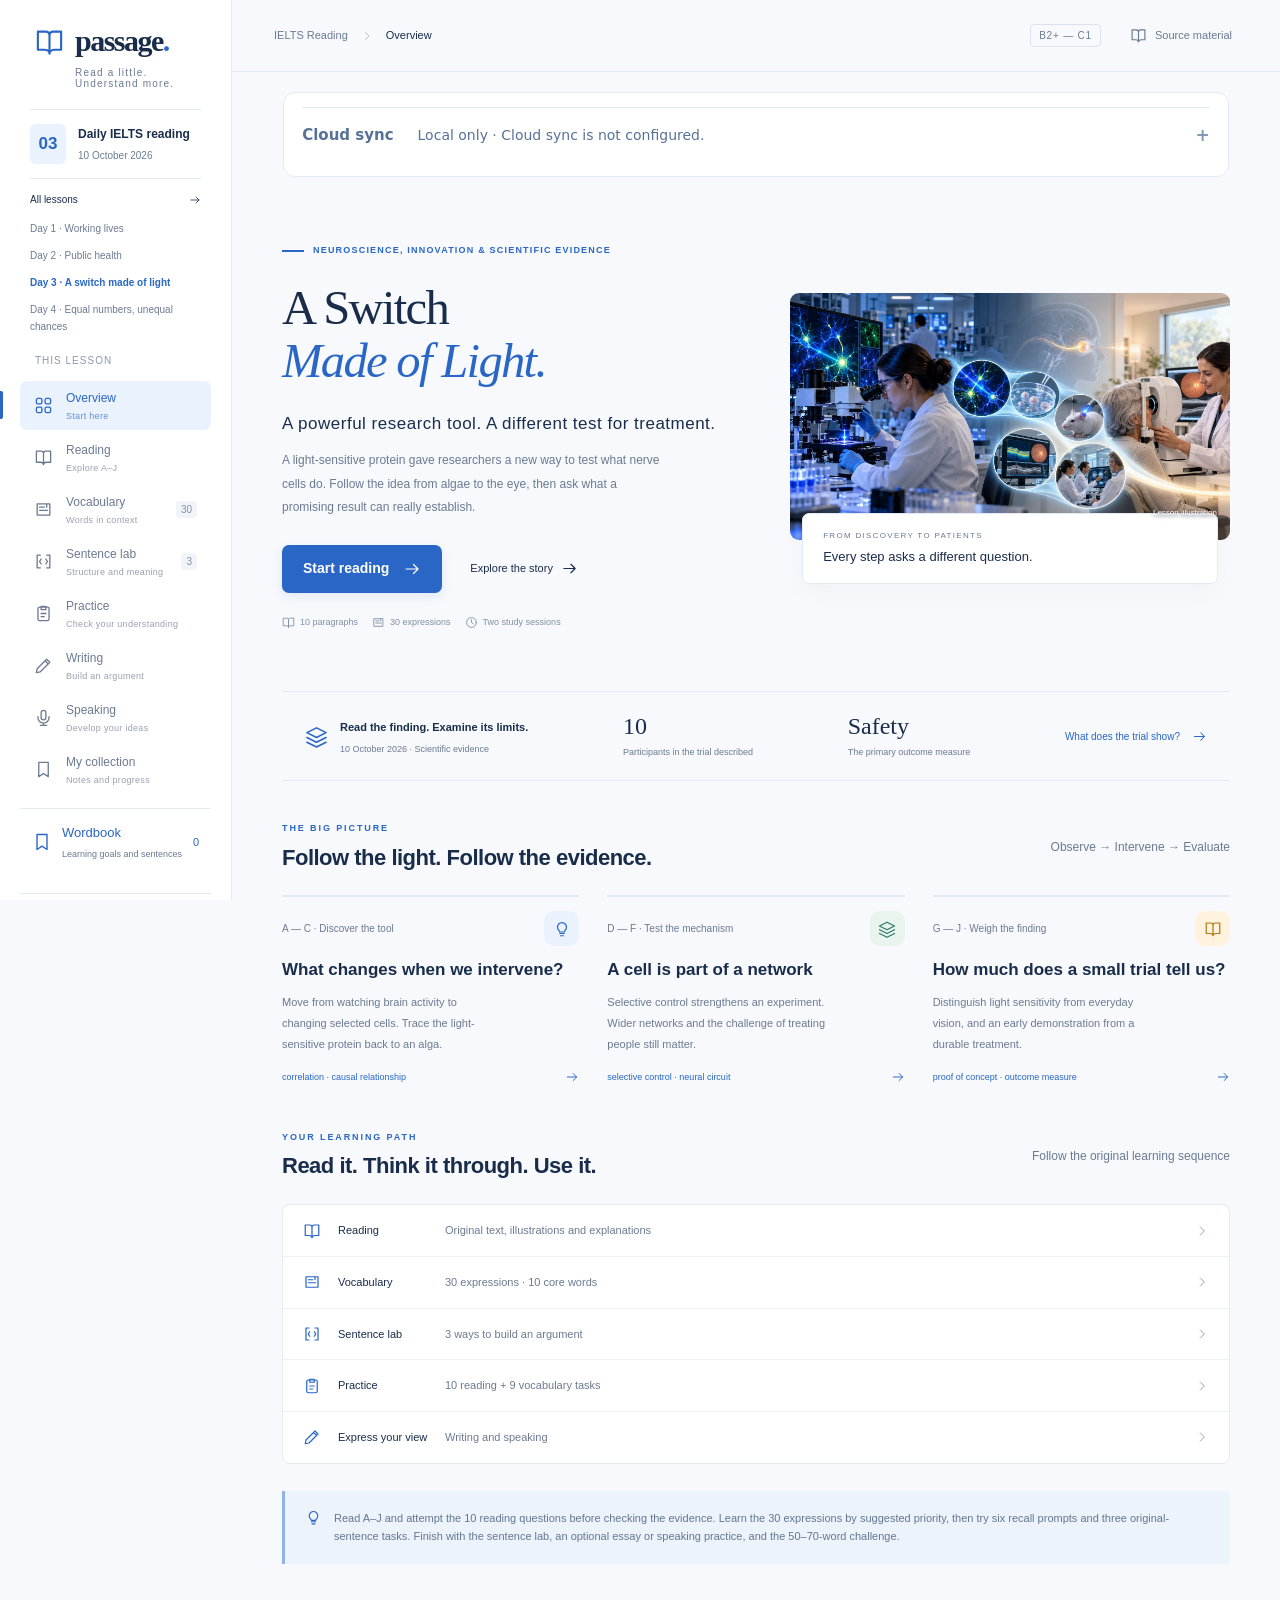
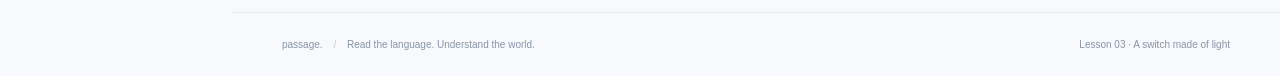
==== commit 105406f5: "Add single-account Supabase cloud sync with safe first migration" ====
--- a/26.10.10/index.html
+++ b/26.10.10/index.html
@@ -15,9 +15,15 @@
   <script defer src="../assets/course-vocabulary.js"></script>
   <script defer src="../assets/vocabulary-learning.js"></script>
   <script defer src="../assets/wordbook-store.js"></script>
+  <script defer src="../assets/markdown-it.min.js"></script>
+  <script defer src="../assets/wordbook-markdown.js"></script>
   <script defer src="../assets/vocabulary-learning-ui.js"></script>
   <script defer src="../assets/lesson.js"></script>
   <script defer src="../assets/wordbook.js"></script>
+  <link rel="stylesheet" href="../assets/cloud-sync.css">
+  <script defer src="../assets/sync-config.js"></script>
+  <script defer src="../assets/cloud-sync-core.js"></script>
+  <script defer src="../assets/cloud-sync.js"></script>
 </head>
 <body>
   <a class="skip-link" href="#main">Skip to lesson content</a>
--- a/assets/wordbook.css
+++ b/assets/wordbook.css
@@ -7,6 +7,12 @@
 .learning-metrics {display:grid;grid-template-columns:repeat(4,minmax(0,1fr));gap:24px;padding:24px 0 12px;}
 .learning-metrics strong {display:block;font:500 22px/1.5 var(--serif);}
 .learning-metrics span {display:block;color:var(--slate);font-size:12px;margin-top:4px;}
+.learning-counts {grid-template-columns:repeat(3,minmax(0,1fr));}
+.learning-progress {margin-top:12px;padding:16px 0;}
+.review-reasons {text-align:left;max-width:650px;margin:20px auto;padding-left:22px;font-size:14px;line-height:1.8;}
+.review-reasons li+li {margin-top:14px;}
+.review-reasons a {color:var(--blue);text-decoration:underline;text-underline-offset:3px;}
+.review-toolbar button:disabled {opacity:.55;box-shadow:none;}
 .learning-hint {font-size:12px;line-height:1.7;color:var(--slate);margin:8px 0;}
 .learning-controls {padding:15px 0;margin:12px 0;border-top:1px solid var(--line);}
 .learning-choice,.review-toolbar label {display:flex;align-items:center;flex-wrap:wrap;gap:10px;font-size:13px;font-weight:600;}
@@ -111,6 +117,30 @@
 .wb-field {display:block;font-size:12px;font-weight:600;margin-bottom:17px;}
 .wb-field input,.wb-field textarea {display:block;width:100%;font-size:14px;font-weight:400;margin-top:7px;border:1px solid var(--line);border-radius:5px;padding:12px;background:var(--paper);}
 .wb-edit-hint {font-size:11px;margin:-7px 0 20px;}
+.wb-field-header {display:flex;align-items:center;justify-content:space-between;gap:16px;}
+.wb-field-header .text-button {font-size:12px;min-height:44px;padding:8px;}
+.wb-markdown-field [hidden] {display:none;}
+.wb-preview {min-height:100px;border:1px solid var(--line);border-radius:5px;padding:12px;background:var(--paper);margin-top:7px;font-size:14px;font-weight:400;}
+.wb-markdown {white-space:normal;overflow-wrap:anywhere;}
+.wb-markdown p {margin:0 0 .65em;}
+.wb-markdown :is(h1,h2,h3,h4,h5,h6) {font-family:inherit;line-height:1.4;font-weight:600;letter-spacing:normal;margin:1em 0 .5em;}
+.wb-markdown h1 {font-size:1.4em;}
+.wb-markdown h2 {font-size:1.25em;}
+.wb-markdown h3 {font-size:1.1em;}
+.wb-markdown :is(h4,h5,h6) {font-size:1em;}
+.wb-markdown>:first-child {margin-top:0;}
+.wb-markdown hr {border:0;border-top:1px solid var(--line);margin:1em 0;}
+.wb-markdown table {width:100%;table-layout:fixed;border-collapse:collapse;margin:.75em 0;font:inherit;}
+.wb-markdown th,.wb-markdown td {border:1px solid var(--line);padding:.5em .65em;vertical-align:top;}
+.wb-markdown th {font-weight:600;background:var(--cloud);}
+.wb-markdown>:last-child {margin-bottom:0;}
+.wb-markdown ul,.wb-markdown ol {padding-left:1.5em;margin:.65em 0;list-style-position:outside;}
+.wb-markdown ul {list-style-type:disc;}
+.wb-markdown ol {list-style-type:decimal;}
+.wb-markdown li+li {margin-top:.3em;}
+.wb-markdown blockquote {border-left:3px solid var(--blue);padding-left:12px;margin:.65em 0;color:var(--slate);font:inherit;}
+.wb-markdown code {font-size:.9em;background:var(--cloud);padding:2px 4px;border-radius:3px;white-space:pre-wrap;}
+.wb-markdown a {color:var(--blue);text-decoration:underline;text-underline-offset:2px;}
 .wb-form-actions {display:flex;align-items:center;gap:17px;margin-top:22px;}
 #wb-form-error {color:#9a413a;font-size:12px;margin-top:10px;}
 .wb-dictionary {border-top:1px solid var(--line);margin-top:28px;padding-top:20px;}
@@ -138,6 +168,7 @@
 .wb-sentence-text {font:400 23px/1.8 var(--serif);white-space:pre-wrap;overflow-wrap:anywhere;margin:14px 0;}
 .wb-sentence-note {margin:23px 0 0;}
 .wb-sentence-note>.eyebrow {font-size:9px;margin-bottom:8px;}
+.wb-sentence-note>.wb-markdown {font-size:14px;line-height:1.85;}
 .wb-sentence-note>p:not(.eyebrow) {font-size:14px;line-height:1.85;white-space:pre-wrap;}
 .wb-sentence-hint {font-size:12px;margin-top:18px;}
 .wb-sentence-source {padding:20px 0;border-bottom:1px solid var(--line);}
--- a/assets/cloud-sync.css
+++ b/assets/cloud-sync.css
@@ -0,0 +1,25 @@
+.passage-sync { margin: 0 0 24px; padding: 14px 18px; border: 1px solid var(--line, #cbd5e1); border-radius: 12px; background: var(--paper, #fff); color: var(--ink, #172b42); font: 15px/1.6 system-ui, sans-serif; }
+.passage-sync summary { cursor: pointer; font-weight: 650; overflow-wrap: anywhere; }
+#sync-status { margin-left: 12px; font-size: 14px; font-weight: 400; }
+.sync-content { padding-top: 12px; }
+.sync-content p { margin: 8px 0 16px; }
+#sync-login { display: flex; align-items: end; gap: 12px; flex-wrap: wrap; }
+#sync-login label { display: grid; gap: 4px; flex: 1 1 180px; }
+#sync-login input { width: 100%; min-width: 0; min-height: 44px; padding: 8px; border: 1px solid #8391a2; border-radius: 6px; font: inherit; }
+.passage-sync button, .passage-sync summary, .sync-migration input { min-height: 44px; }
+.sync-migration { display: grid; gap: 8px; margin-top: 20px; overflow-wrap: anywhere; }
+.sync-migration input { max-width: 100%; }
+#sync-error { color: #a22121; }
+#sync-conflicts fieldset { min-width: 0; margin: 16px 0; border: 1px solid #8391a2; border-radius: 8px; }
+#sync-conflicts label { display: flex; gap: 8px; align-items: center; min-height: 44px; }
+#sync-conflicts pre { white-space: pre-wrap; overflow-wrap: anywhere; max-height: 240px; overflow: auto; background: #f1f5f9; padding: 12px; font-size: 13px; }
+.passage-sync :focus-visible { outline: 3px solid #2966c6; outline-offset: 3px; }
+@media (max-width: 600px) { #sync-status { display: block; margin: 8px 0 0; } .passage-sync { padding: 12px; } #sync-login button { width: 100%; } }
+.workspace > .passage-sync { margin: 20px clamp(16px, 4vw, 64px) 0; }
+.passage-sync [hidden] { display: none !important; }
+.passage-sync summary { display: grid; grid-template-columns: auto minmax(0, 1fr) auto; gap: 12px; font-size: 15px; }
+@media (max-width: 600px) {
+  .passage-sync summary { grid-template-columns: minmax(0, 1fr) auto; }
+  .passage-sync summary::after { grid-column: 2; grid-row: 1; }
+  #sync-status { grid-column: 1 / -1; grid-row: 2; margin: 0; }
+}
